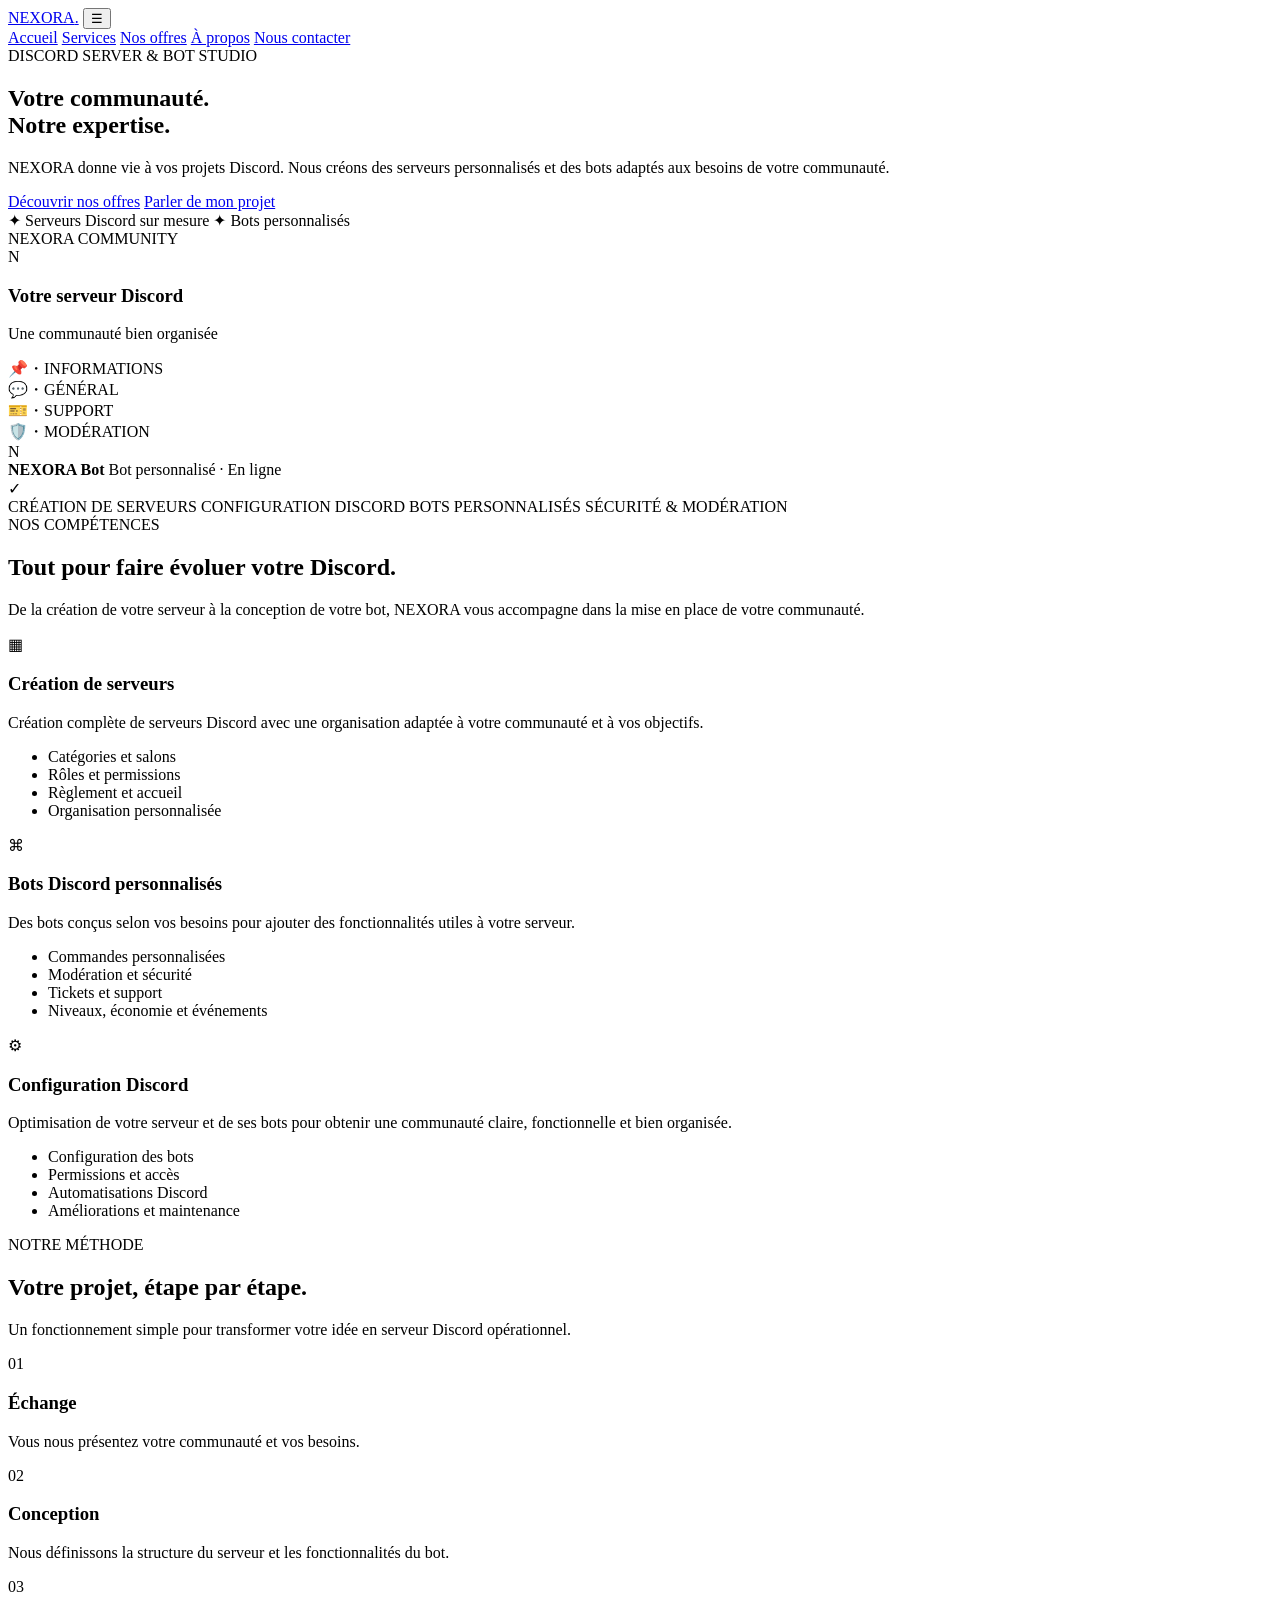
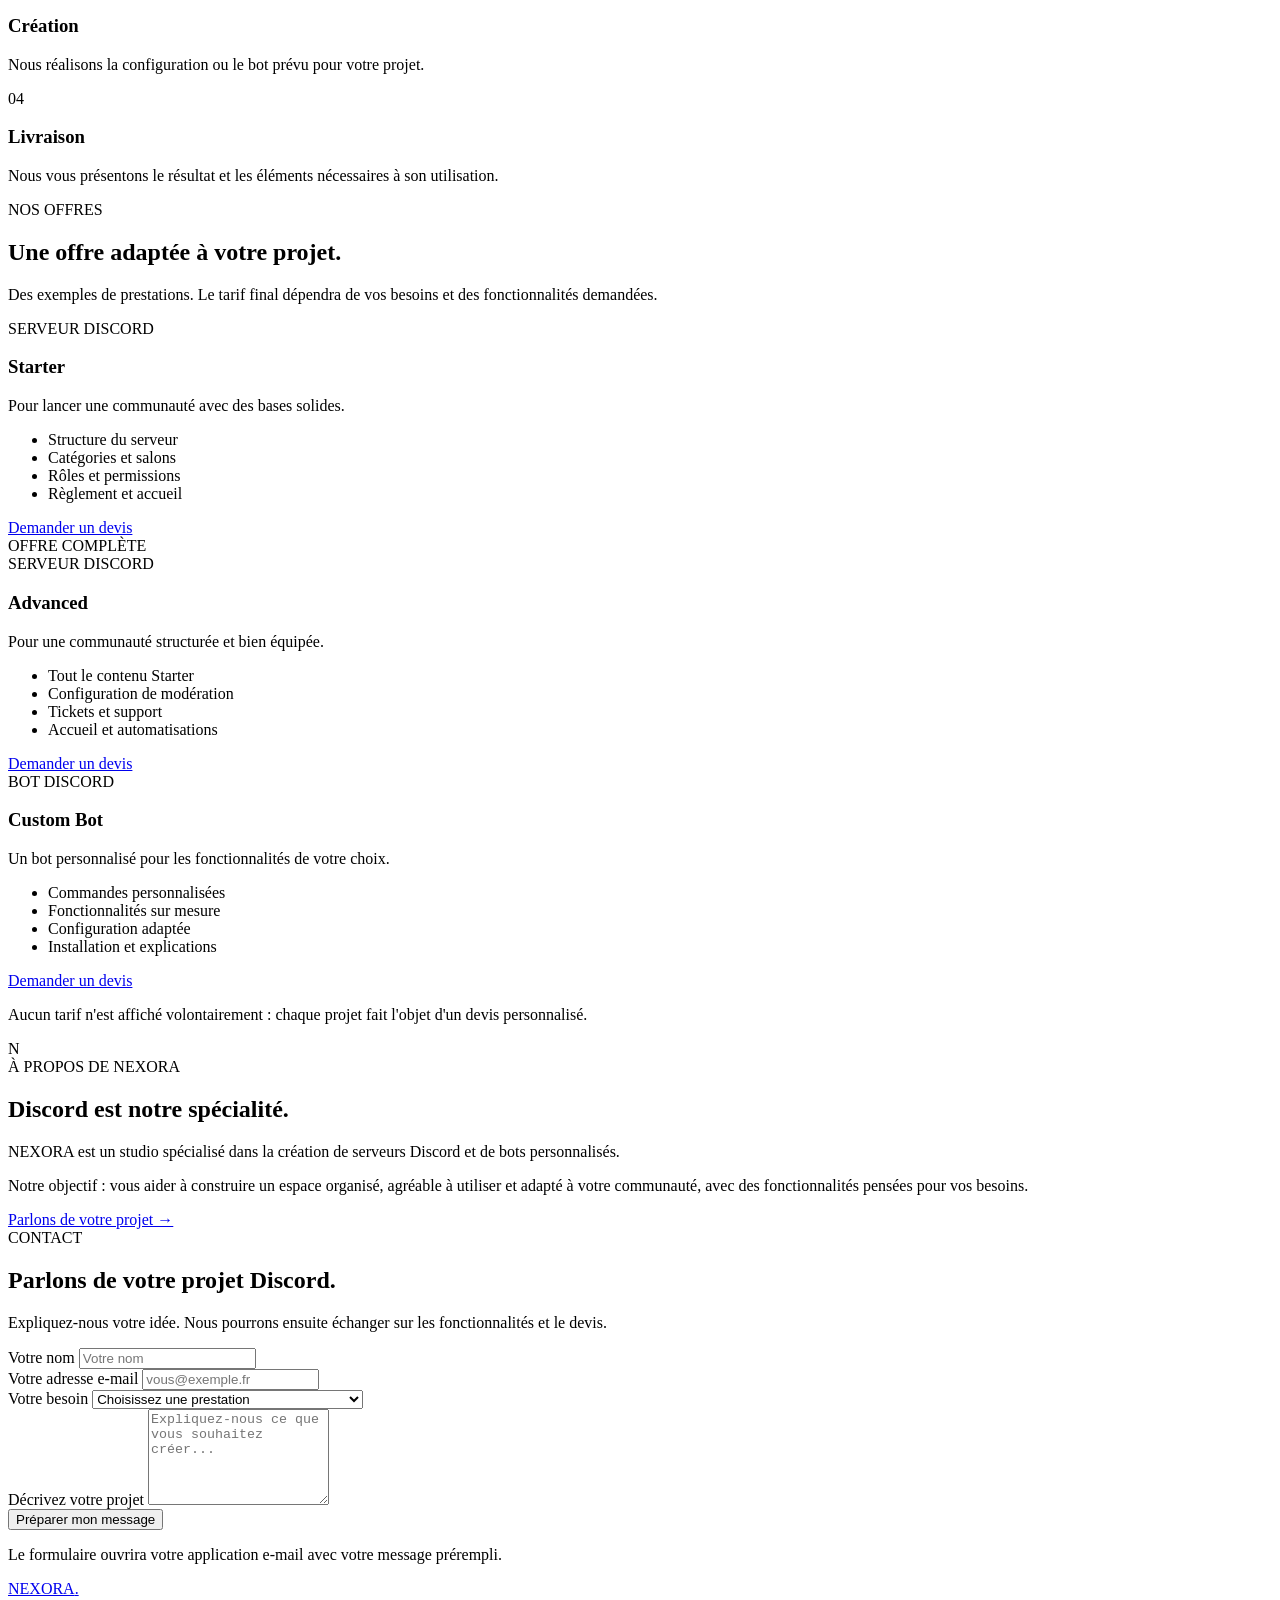
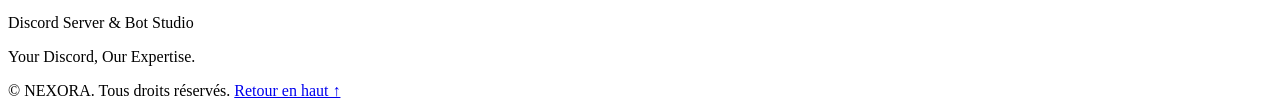
==== index.html @ a077ef28 "Create index.html" ====
<!DOCTYPE html>
<html lang="fr">
<head>
  <meta charset="UTF-8">
  <meta name="viewport" content="width=device-width, initial-scale=1.0">
  <meta name="description" content="NEXORA crée des serveurs Discord sur mesure et des bots Discord personnalisés pour votre communauté.">
  <meta name="theme-color" content="#090914">
  <title>NEXORA — Discord Server & Bot Studio</title>
  <link rel="stylesheet" href="style.css">
  <link rel="preconnect" href="https://fonts.googleapis.com">
  <link rel="preconnect" href="https://fonts.gstatic.com" crossorigin>
  <link href="https://fonts.googleapis.com/css2?family=Inter:wght@400;500;600;700;800;900&display=swap" rel="stylesheet">
</head>

<body>
  <header class="header">
    <a class="logo" href="#accueil">NEXORA<span>.</span></a>

    <button class="menu-toggle" id="menu-toggle" aria-label="Ouvrir le menu">
      ☰
    </button>

    <nav class="nav" id="nav">
      <a href="#accueil">Accueil</a>
      <a href="#services">Services</a>
      <a href="#offres">Nos offres</a>
      <a href="#apropos">À propos</a>
      <a href="#contact" class="nav-contact">Nous contacter</a>
    </nav>
  </header>

  <main>
    <section class="hero" id="accueil">
      <div class="hero-content">
        <div class="eyebrow">
          <span class="status-dot"></span>
          DISCORD SERVER & BOT STUDIO
        </div>

        <h1>
          Votre communauté.<br>
          <span>Notre expertise.</span>
        </h1>

        <p>
          NEXORA donne vie à vos projets Discord.
          Nous créons des serveurs personnalisés et des bots adaptés
          aux besoins de votre communauté.
        </p>

        <div class="hero-buttons">
          <a href="#offres" class="btn btn-primary">Découvrir nos offres</a>
          <a href="#contact" class="btn btn-secondary">Parler de mon projet</a>
        </div>

        <div class="hero-note">
          <span>✦</span> Serveurs Discord sur mesure
          <span>✦</span> Bots personnalisés
        </div>
      </div>

      <div class="hero-visual">
        <div class="glow"></div>
        <div class="discord-card">
          <div class="discord-card-top">
            <span class="window-dot"></span>
            <span class="window-dot"></span>
            <span class="window-dot"></span>
            <span class="card-label">NEXORA COMMUNITY</span>
          </div>

          <div class="server-preview">
            <div class="server-icon">N</div>
            <div>
              <h3>Votre serveur Discord</h3>
              <p><span class="online-dot"></span> Une communauté bien organisée</p>
            </div>
          </div>

          <div class="preview-channel">📌・INFORMATIONS</div>
          <div class="preview-channel">💬・GÉNÉRAL</div>
          <div class="preview-channel">🎫・SUPPORT</div>
          <div class="preview-channel">🛡️・MODÉRATION</div>

          <div class="bot-preview">
            <div class="bot-avatar">N</div>
            <div>
              <strong>NEXORA Bot</strong>
              <span>Bot personnalisé · En ligne</span>
            </div>
            <span class="bot-check">✓</span>
          </div>
        </div>
      </div>
    </section>

    <section class="trust-strip">
      <span>CRÉATION DE SERVEURS</span>
      <span>CONFIGURATION DISCORD</span>
      <span>BOTS PERSONNALISÉS</span>
      <span>SÉCURITÉ & MODÉRATION</span>
    </section>

    <section class="section" id="services">
      <div class="section-heading">
        <span class="section-tag">NOS COMPÉTENCES</span>
        <h2>Tout pour faire évoluer <span>votre Discord.</span></h2>
        <p>
          De la création de votre serveur à la conception de votre bot,
          NEXORA vous accompagne dans la mise en place de votre communauté.
        </p>
      </div>

      <div class="services-grid">
        <article class="service-card">
          <div class="service-icon">▦</div>
          <h3>Création de serveurs</h3>
          <p>
            Création complète de serveurs Discord avec une organisation
            adaptée à votre communauté et à vos objectifs.
          </p>
          <ul>
            <li>Catégories et salons</li>
            <li>Rôles et permissions</li>
            <li>Règlement et accueil</li>
            <li>Organisation personnalisée</li>
          </ul>
        </article>

        <article class="service-card featured">
          <div class="service-icon">⌘</div>
          <h3>Bots Discord personnalisés</h3>
          <p>
            Des bots conçus selon vos besoins pour ajouter des fonctionnalités
            utiles à votre serveur.
          </p>
          <ul>
            <li>Commandes personnalisées</li>
            <li>Modération et sécurité</li>
            <li>Tickets et support</li>
            <li>Niveaux, économie et événements</li>
          </ul>
        </article>

        <article class="service-card">
          <div class="service-icon">⚙</div>
          <h3>Configuration Discord</h3>
          <p>
            Optimisation de votre serveur et de ses bots pour obtenir
            une communauté claire, fonctionnelle et bien organisée.
          </p>
          <ul>
            <li>Configuration des bots</li>
            <li>Permissions et accès</li>
            <li>Automatisations Discord</li>
            <li>Améliorations et maintenance</li>
          </ul>
        </article>
      </div>
    </section>

    <section class="section process-section">
      <div class="section-heading">
        <span class="section-tag">NOTRE MÉTHODE</span>
        <h2>Votre projet, <span>étape par étape.</span></h2>
        <p>Un fonctionnement simple pour transformer votre idée en serveur Discord opérationnel.</p>
      </div>

      <div class="steps-grid">
        <article class="step">
          <span class="step-number">01</span>
          <h3>Échange</h3>
          <p>Vous nous présentez votre communauté et vos besoins.</p>
        </article>
        <article class="step">
          <span class="step-number">02</span>
          <h3>Conception</h3>
          <p>Nous définissons la structure du serveur et les fonctionnalités du bot.</p>
        </article>
        <article class="step">
          <span class="step-number">03</span>
          <h3>Création</h3>
          <p>Nous réalisons la configuration ou le bot prévu pour votre projet.</p>
        </article>
        <article class="step">
          <span class="step-number">04</span>
          <h3>Livraison</h3>
          <p>Nous vous présentons le résultat et les éléments nécessaires à son utilisation.</p>
        </article>
      </div>
    </section>

    <section class="section offers-section" id="offres">
      <div class="section-heading">
        <span class="section-tag">NOS OFFRES</span>
        <h2>Une offre adaptée à <span>votre projet.</span></h2>
        <p>Des exemples de prestations. Le tarif final dépendra de vos besoins et des fonctionnalités demandées.</p>
      </div>

      <div class="offers-grid">
        <article class="offer-card">
          <span class="offer-label">SERVEUR DISCORD</span>
          <h3>Starter</h3>
          <p class="offer-description">Pour lancer une communauté avec des bases solides.</p>
          <ul>
            <li>Structure du serveur</li>
            <li>Catégories et salons</li>
            <li>Rôles et permissions</li>
            <li>Règlement et accueil</li>
          </ul>
          <a href="#contact" class="btn btn-secondary offer-button" data-service="Création de serveur Starter">Demander un devis</a>
        </article>

        <article class="offer-card popular">
          <div class="popular-label">OFFRE COMPLÈTE</div>
          <span class="offer-label">SERVEUR DISCORD</span>
          <h3>Advanced</h3>
          <p class="offer-description">Pour une communauté structurée et bien équipée.</p>
          <ul>
            <li>Tout le contenu Starter</li>
            <li>Configuration de modération</li>
            <li>Tickets et support</li>
            <li>Accueil et automatisations</li>
          </ul>
          <a href="#contact" class="btn btn-primary offer-button" data-service="Création de serveur Advanced">Demander un devis</a>
        </article>

        <article class="offer-card">
          <span class="offer-label">BOT DISCORD</span>
          <h3>Custom Bot</h3>
          <p class="offer-description">Un bot personnalisé pour les fonctionnalités de votre choix.</p>
          <ul>
            <li>Commandes personnalisées</li>
            <li>Fonctionnalités sur mesure</li>
            <li>Configuration adaptée</li>
            <li>Installation et explications</li>
          </ul>
          <a href="#contact" class="btn btn-secondary offer-button" data-service="Création de bot Discord personnalisé">Demander un devis</a>
        </article>
      </div>

      <p class="pricing-note">
        Aucun tarif n'est affiché volontairement : chaque projet fait l'objet d'un devis personnalisé.
      </p>
    </section>

    <section class="section about-section" id="apropos">
      <div class="about-box">
        <div class="about-decoration">N</div>
        <div class="about-content">
          <span class="section-tag">À PROPOS DE NEXORA</span>
          <h2>Discord est notre <span>spécialité.</span></h2>
          <p>
            NEXORA est un studio spécialisé dans la création de serveurs
            Discord et de bots personnalisés.
          </p>
          <p>
            Notre objectif : vous aider à construire un espace organisé,
            agréable à utiliser et adapté à votre communauté, avec des
            fonctionnalités pensées pour vos besoins.
          </p>
          <a href="#contact" class="text-link">Parlons de votre projet →</a>
        </div>
      </div>
    </section>

    <section class="section contact-section" id="contact">
      <div class="section-heading">
        <span class="section-tag">CONTACT</span>
        <h2>Parlons de votre <span>projet Discord.</span></h2>
        <p>Expliquez-nous votre idée. Nous pourrons ensuite échanger sur les fonctionnalités et le devis.</p>
      </div>

      <form class="contact-form" id="contact-form">
        <div class="form-row">
          <div class="form-group">
            <label for="name">Votre nom</label>
            <input type="text" id="name" name="name" placeholder="Votre nom" required>
          </div>

          <div class="form-group">
            <label for="email">Votre adresse e-mail</label>
            <input type="email" id="email" name="email" placeholder="vous@exemple.fr" required>
          </div>
        </div>

        <div class="form-group">
          <label for="service">Votre besoin</label>
          <select id="service" name="service" required>
            <option value="">Choisissez une prestation</option>
            <option>Création de serveur Discord</option>
            <option>Configuration de serveur Discord</option>
            <option>Création de bot Discord</option>
            <option>Bot de modération et sécurité</option>
            <option>Bot de tickets et support</option>
            <option>Bot communautaire, niveaux ou économie</option>
            <option>Autre projet Discord</option>
          </select>
        </div>

        <div class="form-group">
          <label for="message">Décrivez votre projet</label>
          <textarea id="message" name="message" rows="6" placeholder="Expliquez-nous ce que vous souhaitez créer..." required></textarea>
        </div>

        <button type="submit" class="btn btn-primary submit-button">Préparer mon message</button>
        <p class="form-note" id="form-note">
          Le formulaire ouvrira votre application e-mail avec votre message prérempli.
        </p>
      </form>
    </section>
  </main>

  <footer class="footer">
    <a class="logo" href="#accueil">NEXORA<span>.</span></a>
    <p>Discord Server & Bot Studio</p>
    <p class="footer-slogan">Your Discord, Our Expertise.</p>
    <div class="footer-bottom">
      <span>© <span id="year"></span> NEXORA. Tous droits réservés.</span>
      <a href="#accueil">Retour en haut ↑</a>
    </div>
  </footer>

  <script src="script.js"></script>
</body>
</html>
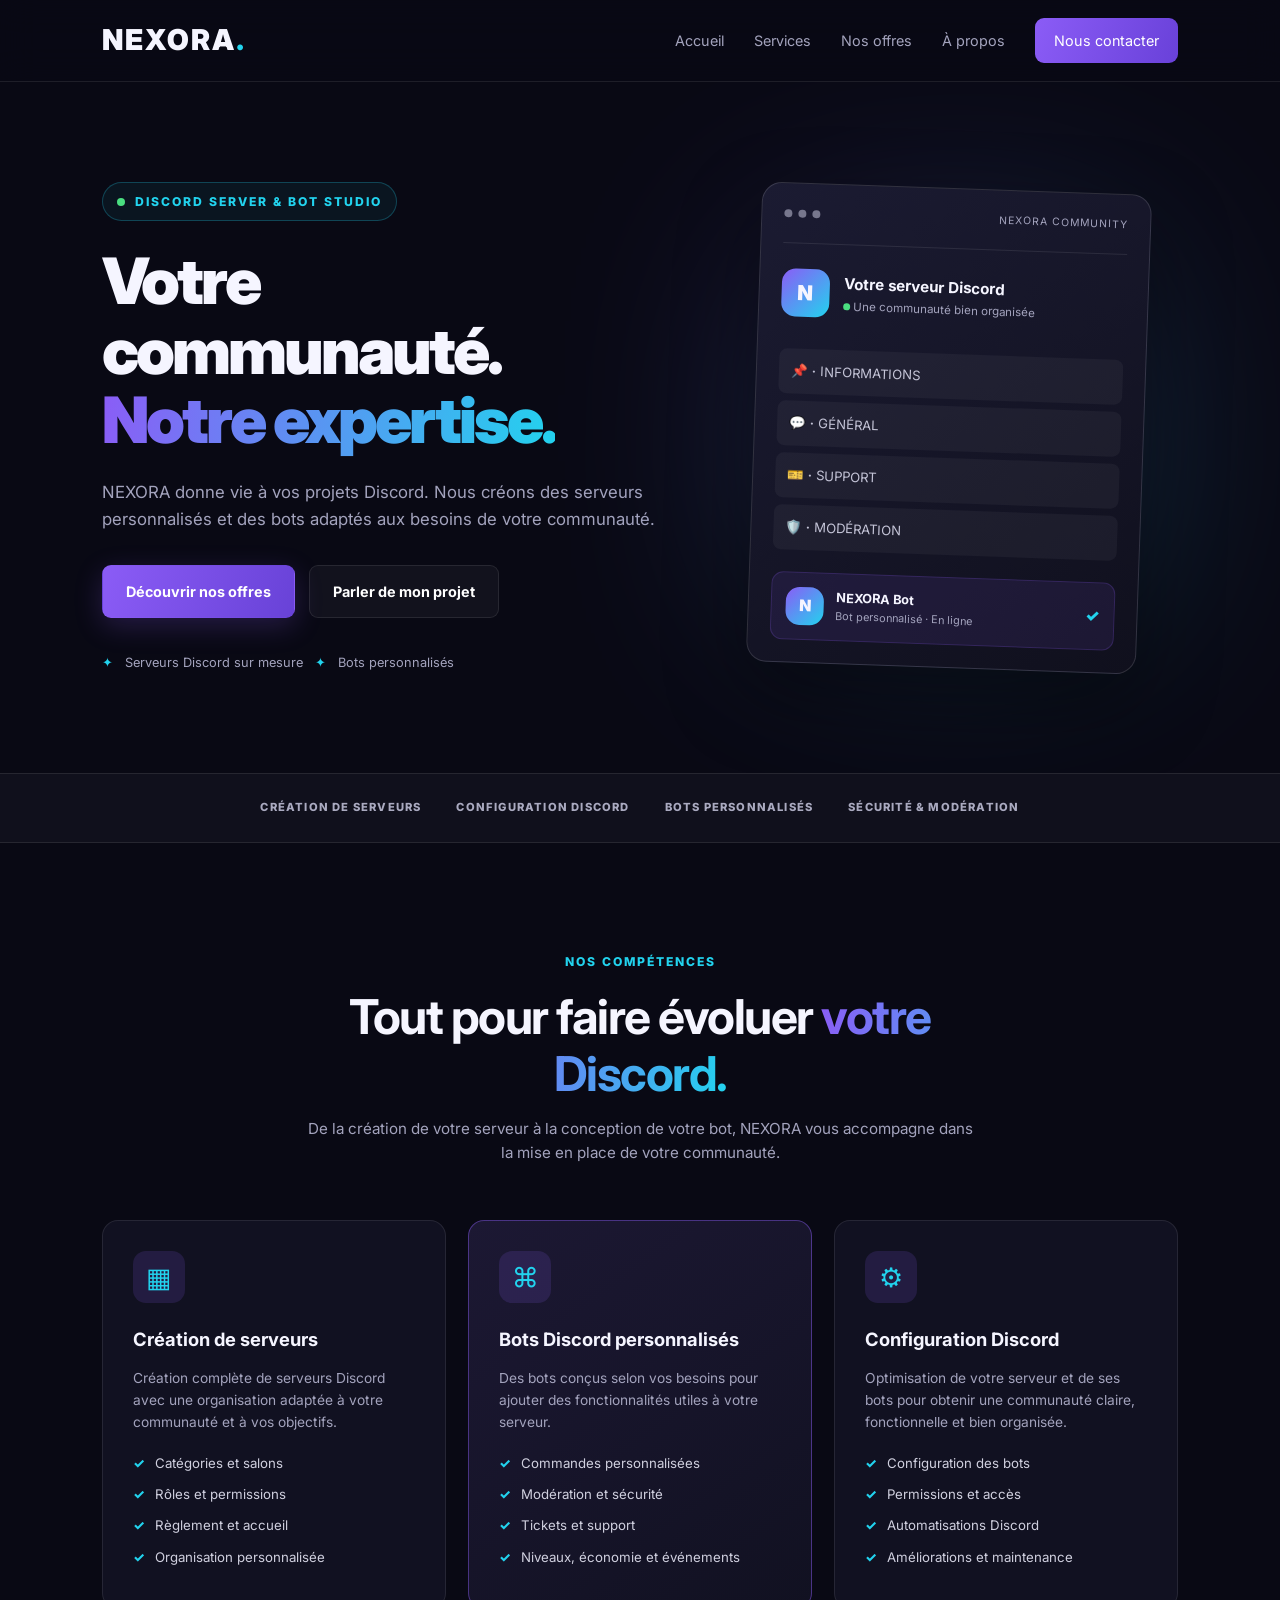
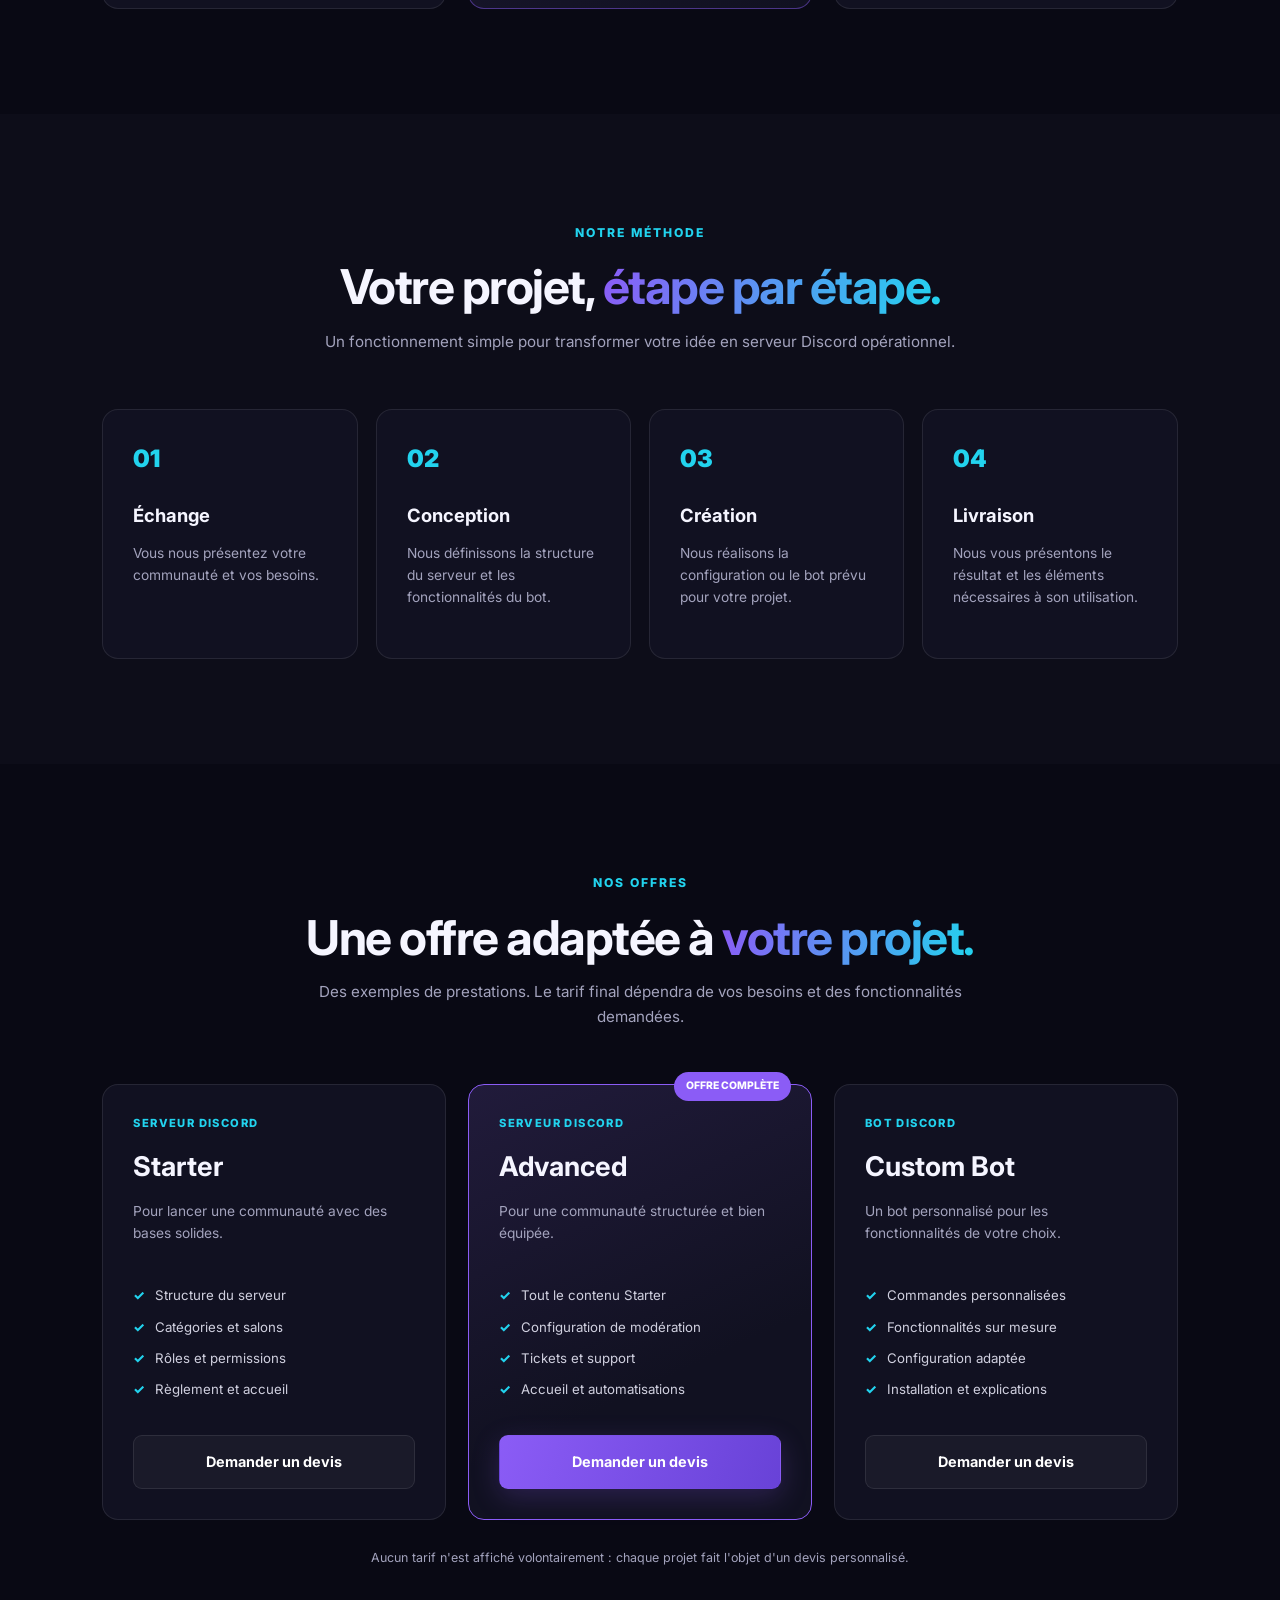
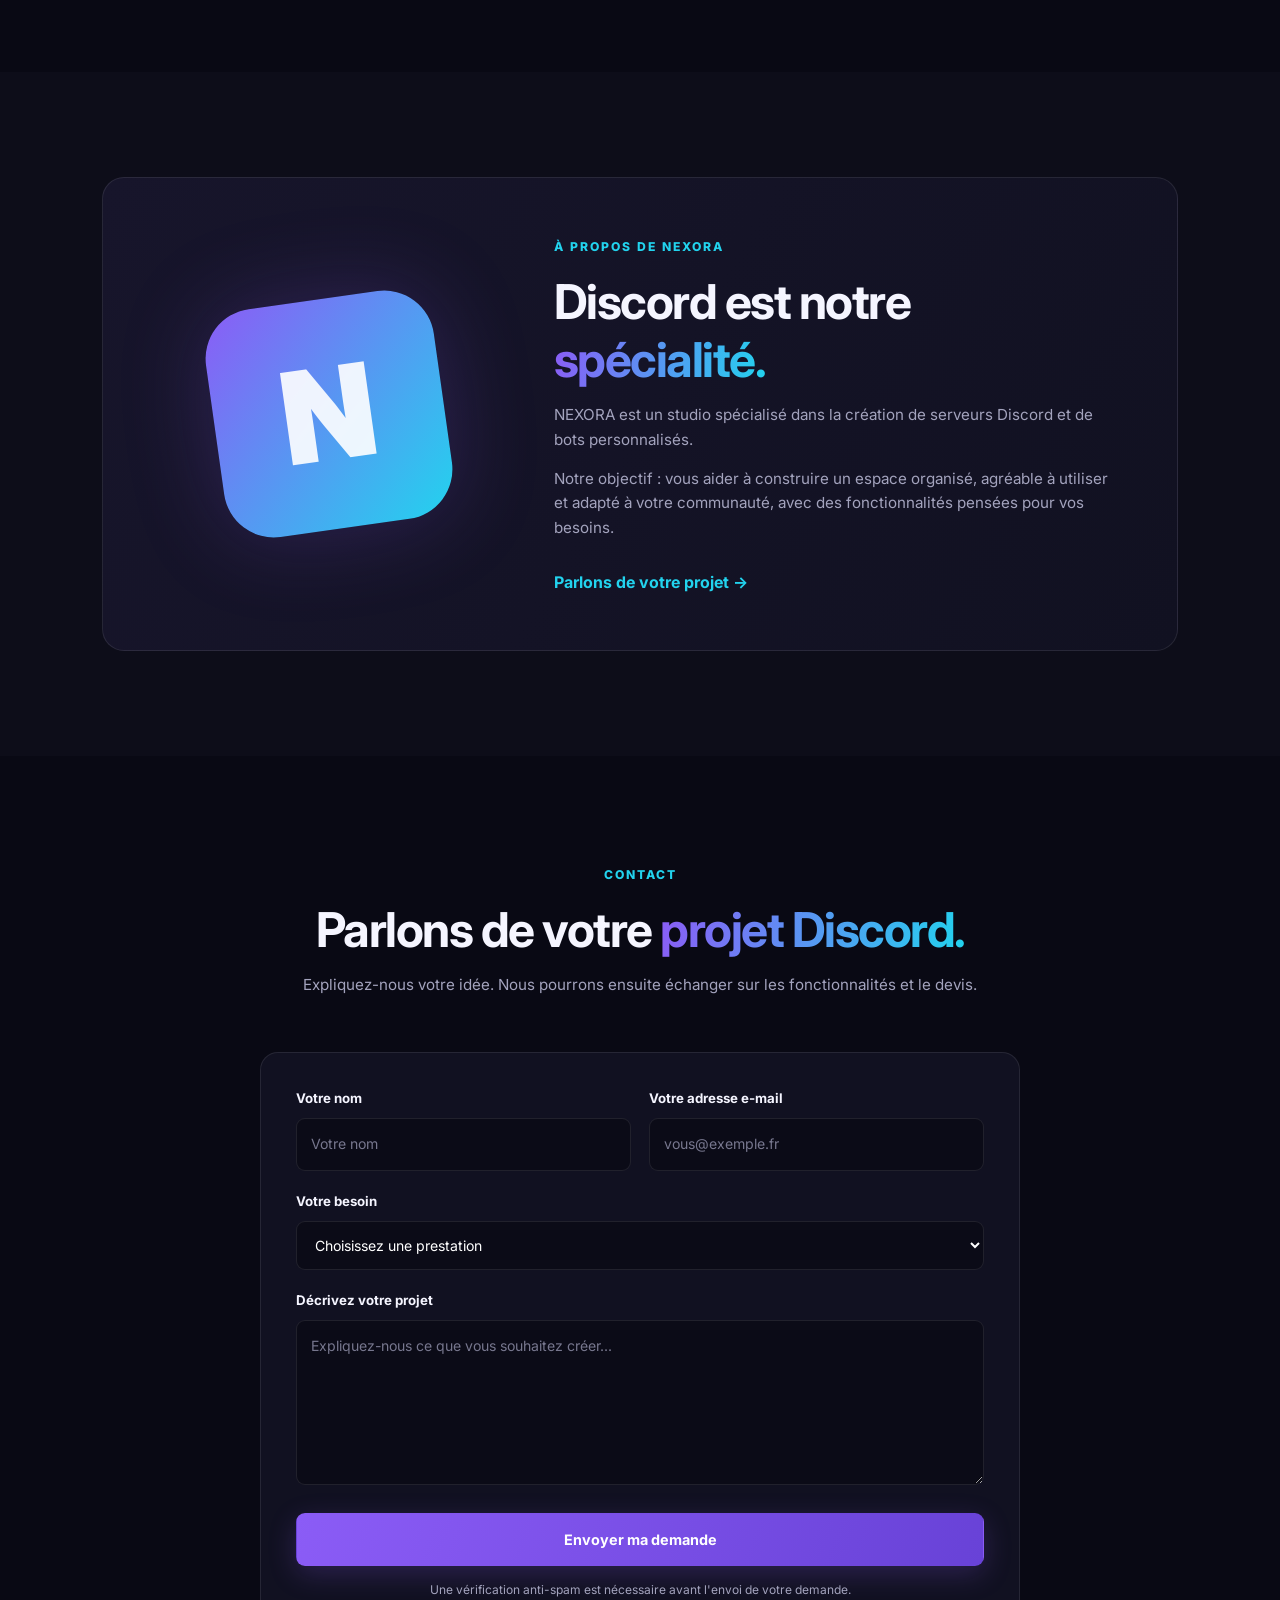
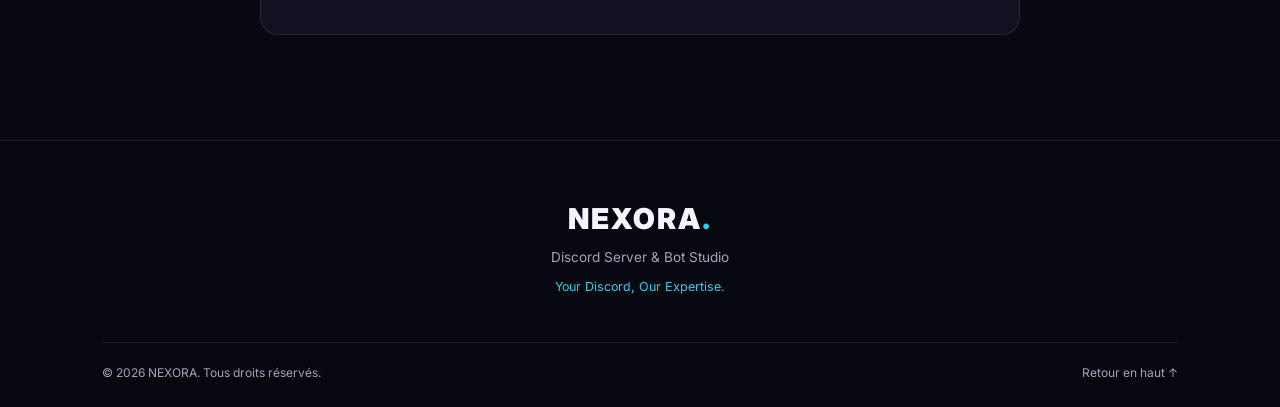
==== commit 030653d0: "Implement anti-spam measures in the form Added anti-spam protection with hCaptcha and honeypot." ====
--- a/index.html
+++ b/index.html
@@ -304,9 +304,17 @@
           <textarea id="message" name="message" rows="6" placeholder="Expliquez-nous ce que vous souhaitez créer..." required></textarea>
         </div>
 
-        <button type="submit" class="btn btn-primary submit-button">Préparer mon message</button>
+        <!-- Protection anti-spam hCaptcha Web3Forms -->
+        <div class="h-captcha" data-captcha="true" data-theme="dark"></div>
+
+        <!-- Protection complémentaire : honeypot -->
+        <input type="checkbox" name="botcheck" tabindex="-1" autocomplete="off"
+               style="display:none !important;">
+
+        <button type="submit" class="btn btn-primary submit-button">Envoyer ma demande</button>
+
         <p class="form-note" id="form-note">
-          Le formulaire ouvrira votre application e-mail avec votre message prérempli.
+          Une vérification anti-spam est nécessaire avant l'envoi de votre demande.
         </p>
       </form>
     </section>
@@ -322,6 +330,8 @@
     </div>
   </footer>
 
+  <!-- Script officiel Web3Forms pour hCaptcha -->
+  <script src="https://web3forms.com/client/script.js" async defer></script>
   <script src="script.js"></script>
 </body>
 </html>
--- a/style.css
+++ b/style.css
@@ -0,0 +1,818 @@
+
+:root {
+  --background: #090914;
+  --surface: #111121;
+  --surface-light: #17172b;
+  --primary: #8b5cf6;
+  --secondary: #22d3ee;
+  --text: #f5f5ff;
+  --muted: #a3a3bd;
+  --border: rgba(255, 255, 255, 0.09);
+}
+
+* {
+  margin: 0;
+  padding: 0;
+  box-sizing: border-box;
+}
+
+html {
+  scroll-behavior: smooth;
+  scroll-padding-top: 90px;
+}
+
+body {
+  font-family: "Inter", sans-serif;
+  background: var(--background);
+  color: var(--text);
+  line-height: 1.6;
+}
+
+a {
+  color: inherit;
+  text-decoration: none;
+}
+
+button,
+input,
+textarea,
+select {
+  font: inherit;
+}
+
+.header {
+  height: 82px;
+  padding: 0 8%;
+  display: flex;
+  align-items: center;
+  justify-content: space-between;
+  background: rgba(9, 9, 20, 0.9);
+  border-bottom: 1px solid var(--border);
+  position: sticky;
+  top: 0;
+  z-index: 100;
+  backdrop-filter: blur(18px);
+}
+
+.logo {
+  font-size: 1.8rem;
+  font-weight: 900;
+  letter-spacing: 2px;
+}
+
+.logo span {
+  color: var(--secondary);
+}
+
+.nav {
+  display: flex;
+  align-items: center;
+  gap: 30px;
+}
+
+.nav a {
+  color: var(--muted);
+  font-size: 0.9rem;
+  transition: color 0.2s;
+}
+
+.nav a:hover {
+  color: white;
+}
+
+.nav .nav-contact {
+  color: white;
+  background: linear-gradient(110deg, var(--primary), #6941d9);
+  padding: 11px 19px;
+  border-radius: 9px;
+}
+
+.menu-toggle {
+  display: none;
+  background: none;
+  border: 0;
+  color: white;
+  font-size: 1.8rem;
+  cursor: pointer;
+}
+
+.hero {
+  min-height: 660px;
+  padding: 100px 8%;
+  display: grid;
+  grid-template-columns: 1.1fr 0.9fr;
+  align-items: center;
+  gap: 60px;
+  overflow: hidden;
+}
+
+.eyebrow,
+.section-tag {
+  color: var(--secondary);
+  font-size: 0.76rem;
+  font-weight: 800;
+  letter-spacing: 2px;
+}
+
+.eyebrow {
+  display: inline-flex;
+  align-items: center;
+  gap: 10px;
+  padding: 9px 14px;
+  border: 1px solid rgba(34, 211, 238, 0.25);
+  border-radius: 30px;
+  background: rgba(34, 211, 238, 0.06);
+  margin-bottom: 25px;
+}
+
+.status-dot,
+.online-dot {
+  width: 8px;
+  height: 8px;
+  border-radius: 50%;
+  background: #4ade80;
+  display: inline-block;
+}
+
+.hero h1 {
+  font-size: clamp(2.8rem, 5vw, 4.7rem);
+  line-height: 1.08;
+  letter-spacing: -3px;
+  font-weight: 900;
+  margin-bottom: 25px;
+}
+
+.hero h1 span,
+.section-heading h2 span,
+.about-content h2 span {
+  background: linear-gradient(100deg, var(--primary), var(--secondary));
+  background-clip: text;
+  -webkit-background-clip: text;
+  color: transparent;
+}
+
+.hero-content > p {
+  max-width: 570px;
+  color: var(--muted);
+  font-size: 1.05rem;
+  margin-bottom: 32px;
+}
+
+.hero-buttons {
+  display: flex;
+  flex-wrap: wrap;
+  gap: 14px;
+}
+
+.btn {
+  display: inline-flex;
+  justify-content: center;
+  align-items: center;
+  padding: 14px 23px;
+  border-radius: 9px;
+  font-weight: 700;
+  font-size: 0.9rem;
+  border: 1px solid transparent;
+  cursor: pointer;
+  transition: transform 0.2s, box-shadow 0.2s;
+}
+
+.btn:hover {
+  transform: translateY(-3px);
+}
+
+.btn-primary {
+  color: white;
+  background: linear-gradient(110deg, var(--primary), #6842d7);
+  box-shadow: 0 8px 28px rgba(139, 92, 246, 0.22);
+}
+
+.btn-primary:hover {
+  box-shadow: 0 12px 35px rgba(139, 92, 246, 0.35);
+}
+
+.btn-secondary {
+  color: white;
+  background: rgba(255, 255, 255, 0.04);
+  border-color: var(--border);
+}
+
+.hero-note {
+  display: flex;
+  flex-wrap: wrap;
+  gap: 12px;
+  margin-top: 35px;
+  color: var(--muted);
+  font-size: 0.8rem;
+}
+
+.hero-note span {
+  color: var(--secondary);
+}
+
+.hero-visual {
+  position: relative;
+  display: flex;
+  justify-content: center;
+  align-items: center;
+  min-height: 400px;
+}
+
+.glow {
+  position: absolute;
+  width: 360px;
+  height: 360px;
+  background: linear-gradient(135deg, var(--primary), var(--secondary));
+  filter: blur(110px);
+  opacity: 0.25;
+}
+
+.discord-card {
+  position: relative;
+  width: min(100%, 390px);
+  padding: 22px;
+  background: linear-gradient(145deg, #1b1b32, #10101d);
+  border: 1px solid rgba(255, 255, 255, 0.13);
+  border-radius: 20px;
+  box-shadow: 0 30px 80px rgba(0, 0, 0, 0.4);
+  transform: rotate(2deg);
+}
+
+.discord-card-top {
+  display: flex;
+  align-items: center;
+  gap: 6px;
+  padding-bottom: 20px;
+  border-bottom: 1px solid var(--border);
+}
+
+.window-dot {
+  width: 8px;
+  height: 8px;
+  background: #77778d;
+  border-radius: 50%;
+}
+
+.card-label {
+  margin-left: auto;
+  color: var(--muted);
+  font-size: 0.65rem;
+  letter-spacing: 1px;
+}
+
+.server-preview {
+  display: flex;
+  align-items: center;
+  gap: 14px;
+  padding: 25px 0;
+}
+
+.server-icon,
+.bot-avatar {
+  width: 48px;
+  height: 48px;
+  display: grid;
+  place-items: center;
+  border-radius: 14px;
+  background: linear-gradient(135deg, var(--primary), var(--secondary));
+  font-weight: 900;
+  font-size: 1.3rem;
+}
+
+.server-preview h3 {
+  font-size: 0.95rem;
+}
+
+.server-preview p {
+  color: var(--muted);
+  font-size: 0.72rem;
+}
+
+.online-dot {
+  width: 7px;
+  height: 7px;
+}
+
+.preview-channel {
+  padding: 12px;
+  margin: 7px 0;
+  border-radius: 8px;
+  color: #c4c4d7;
+  background: rgba(255, 255, 255, 0.045);
+  font-size: 0.82rem;
+}
+
+.bot-preview {
+  display: flex;
+  align-items: center;
+  gap: 12px;
+  margin-top: 22px;
+  padding: 14px;
+  background: rgba(139, 92, 246, 0.1);
+  border: 1px solid rgba(139, 92, 246, 0.2);
+  border-radius: 12px;
+}
+
+.bot-avatar {
+  width: 38px;
+  height: 38px;
+  font-size: 1rem;
+}
+
+.bot-preview strong,
+.bot-preview div:nth-child(2) span {
+  display: block;
+}
+
+.bot-preview strong {
+  font-size: 0.8rem;
+}
+
+.bot-preview div:nth-child(2) span {
+  color: var(--muted);
+  font-size: 0.68rem;
+}
+
+.bot-check {
+  margin-left: auto;
+  color: var(--secondary);
+  font-weight: 900;
+}
+
+.trust-strip {
+  display: flex;
+  flex-wrap: wrap;
+  justify-content: center;
+  gap: 35px;
+  padding: 25px 8%;
+  background: #10101c;
+  border-top: 1px solid var(--border);
+  border-bottom: 1px solid var(--border);
+  color: #aaaac0;
+  font-size: 0.7rem;
+  font-weight: 800;
+  letter-spacing: 1.2px;
+  text-align: center;
+}
+
+.section {
+  padding: 105px 8%;
+}
+
+.section-heading {
+  max-width: 680px;
+  margin: 0 auto 55px;
+  text-align: center;
+}
+
+.section-heading h2,
+.about-content h2 {
+  margin: 14px 0;
+  font-size: clamp(2rem, 4vw, 3rem);
+  line-height: 1.2;
+  letter-spacing: -1.5px;
+}
+
+.section-heading > p,
+.about-content p {
+  color: var(--muted);
+  font-size: 0.95rem;
+}
+
+.services-grid {
+  display: grid;
+  grid-template-columns: repeat(3, 1fr);
+  gap: 22px;
+}
+
+.service-card,
+.offer-card,
+.step {
+  background: var(--surface);
+  border: 1px solid var(--border);
+  border-radius: 16px;
+  padding: 30px;
+  transition: transform 0.25s, border-color 0.25s;
+}
+
+.service-card:hover,
+.offer-card:hover {
+  transform: translateY(-6px);
+  border-color: rgba(139, 92, 246, 0.5);
+}
+
+.service-card.featured {
+  background: linear-gradient(145deg, #1c1833, #111121);
+  border-color: rgba(139, 92, 246, 0.45);
+}
+
+.service-icon {
+  width: 52px;
+  height: 52px;
+  display: grid;
+  place-items: center;
+  border-radius: 13px;
+  margin-bottom: 22px;
+  background: rgba(139, 92, 246, 0.15);
+  color: var(--secondary);
+  font-size: 1.7rem;
+}
+
+.service-card h3,
+.step h3 {
+  font-size: 1.15rem;
+  margin-bottom: 12px;
+}
+
+.service-card p,
+.step p {
+  color: var(--muted);
+  font-size: 0.86rem;
+  margin-bottom: 20px;
+}
+
+.service-card ul,
+.offer-card ul {
+  list-style: none;
+}
+
+.service-card li,
+.offer-card li {
+  color: #d0d0df;
+  font-size: 0.83rem;
+  margin: 10px 0;
+}
+
+.service-card li::before,
+.offer-card li::before {
+  content: "✓";
+  color: var(--secondary);
+  margin-right: 10px;
+  font-weight: 800;
+}
+
+.process-section {
+  background: #0d0d19;
+}
+
+.steps-grid {
+  display: grid;
+  grid-template-columns: repeat(4, 1fr);
+  gap: 18px;
+}
+
+.step-number {
+  display: inline-block;
+  color: var(--secondary);
+  font-weight: 900;
+  font-size: 1.5rem;
+  margin-bottom: 22px;
+}
+
+.offers-grid {
+  display: grid;
+  grid-template-columns: repeat(3, 1fr);
+  gap: 22px;
+  align-items: stretch;
+}
+
+.offer-card {
+  position: relative;
+  display: flex;
+  flex-direction: column;
+}
+
+.offer-card.popular {
+  border-color: var(--primary);
+  background: linear-gradient(155deg, #211b3b, #111121 65%);
+}
+
+.popular-label {
+  position: absolute;
+  top: -13px;
+  right: 20px;
+  padding: 6px 12px;
+  background: var(--primary);
+  color: white;
+  border-radius: 30px;
+  font-size: 0.65rem;
+  font-weight: 800;
+}
+
+.offer-label {
+  color: var(--secondary);
+  font-size: 0.7rem;
+  font-weight: 800;
+  letter-spacing: 1.4px;
+}
+
+.offer-card h3 {
+  margin: 12px 0;
+  font-size: 1.7rem;
+}
+
+.offer-description {
+  color: var(--muted);
+  font-size: 0.86rem;
+  min-height: 55px;
+}
+
+.offer-card ul {
+  margin: 20px 0 25px;
+}
+
+.offer-button {
+  width: 100%;
+  margin-top: auto;
+}
+
+.pricing-note {
+  color: var(--muted);
+  text-align: center;
+  font-size: 0.78rem;
+  margin-top: 28px;
+}
+
+.about-section {
+  background: #0d0d19;
+}
+
+.about-box {
+  display: grid;
+  grid-template-columns: 0.75fr 1.25fr;
+  gap: 55px;
+  align-items: center;
+  padding: 55px;
+  background: linear-gradient(120deg, #17152b, #111121);
+  border: 1px solid var(--border);
+  border-radius: 22px;
+  overflow: hidden;
+}
+
+.about-decoration {
+  display: grid;
+  place-items: center;
+  width: 230px;
+  height: 230px;
+  margin: auto;
+  border-radius: 50px;
+  font-size: 8rem;
+  font-weight: 900;
+  color: rgba(255, 255, 255, 0.9);
+  background: linear-gradient(135deg, var(--primary), var(--secondary));
+  box-shadow: 0 0 90px rgba(139, 92, 246, 0.22);
+  transform: rotate(-8deg);
+}
+
+.about-content p {
+  margin: 15px 0;
+}
+
+.text-link {
+  display: inline-block;
+  margin-top: 15px;
+  color: var(--secondary);
+  font-weight: 700;
+}
+
+.contact-form {
+  max-width: 760px;
+  margin: auto;
+  padding: 35px;
+  background: var(--surface);
+  border: 1px solid var(--border);
+  border-radius: 18px;
+}
+
+.form-row {
+  display: grid;
+  grid-template-columns: 1fr 1fr;
+  gap: 18px;
+}
+
+.form-group {
+  margin-bottom: 20px;
+}
+
+.form-group label {
+  display: block;
+  margin-bottom: 9px;
+  font-size: 0.83rem;
+  font-weight: 700;
+}
+
+.form-group input,
+.form-group textarea,
+.form-group select {
+  width: 100%;
+  padding: 14px;
+  color: white;
+  background: #0b0b17;
+  border: 1px solid var(--border);
+  border-radius: 9px;
+  outline: none;
+  font-size: 0.88rem;
+}
+
+.form-group input:focus,
+.form-group textarea:focus,
+.form-group select:focus {
+  border-color: var(--primary);
+  box-shadow: 0 0 0 3px rgba(139, 92, 246, 0.12);
+}
+
+.form-group textarea {
+  resize: vertical;
+}
+
+.form-group input::placeholder,
+.form-group textarea::placeholder {
+  color: #77778e;
+}
+
+.form-group select option {
+  background: #111121;
+}
+
+.submit-button {
+  width: 100%;
+}
+
+.form-note {
+  color: var(--muted);
+  font-size: 0.75rem;
+  text-align: center;
+  margin-top: 14px;
+}
+
+.footer {
+  padding: 55px 8% 25px;
+  text-align: center;
+  background: #07070f;
+  border-top: 1px solid var(--border);
+}
+
+.footer > p {
+  color: var(--muted);
+  font-size: 0.85rem;
+  margin-top: 5px;
+}
+
+.footer .footer-slogan {
+  color: var(--secondary);
+  font-size: 0.78rem;
+  margin-top: 8px;
+}
+
+.footer-bottom {
+  display: flex;
+  justify-content: space-between;
+  gap: 15px;
+  margin-top: 45px;
+  padding-top: 20px;
+  border-top: 1px solid var(--border);
+  color: var(--muted);
+  font-size: 0.75rem;
+}
+
+.footer-bottom a:hover {
+  color: white;
+}
+
+@media (max-width: 1000px) {
+  .hero {
+    grid-template-columns: 1fr 0.8fr;
+    padding-left: 6%;
+    padding-right: 6%;
+  }
+
+  .services-grid,
+  .offers-grid {
+    grid-template-columns: repeat(2, 1fr);
+  }
+
+  .steps-grid {
+    grid-template-columns: repeat(2, 1fr);
+  }
+
+  .header {
+    padding: 0 6%;
+  }
+
+  .nav {
+    gap: 17px;
+  }
+}
+
+@media (max-width: 760px) {
+  .header {
+    height: 72px;
+  }
+
+  .menu-toggle {
+    display: block;
+  }
+
+  .nav {
+    display: none;
+    position: absolute;
+    top: 72px;
+    left: 0;
+    width: 100%;
+    padding: 20px 6%;
+    background: #10101c;
+    border-bottom: 1px solid var(--border);
+    flex-direction: column;
+    align-items: stretch;
+    gap: 18px;
+  }
+
+  .nav.open {
+    display: flex;
+  }
+
+  .nav .nav-contact {
+    text-align: center;
+  }
+
+  .hero {
+    grid-template-columns: 1fr;
+    padding-top: 75px;
+    padding-bottom: 70px;
+    text-align: center;
+  }
+
+  .hero-content > p {
+    margin-left: auto;
+    margin-right: auto;
+  }
+
+  .hero-buttons,
+  .hero-note {
+    justify-content: center;
+  }
+
+  .hero-visual {
+    min-height: 340px;
+  }
+
+  .trust-strip {
+    gap: 17px 25px;
+    font-size: 0.62rem;
+  }
+
+  .section {
+    padding: 75px 6%;
+  }
+
+  .services-grid,
+  .offers-grid,
+  .steps-grid {
+    grid-template-columns: 1fr;
+  }
+
+  .about-box {
+    grid-template-columns: 1fr;
+    padding: 35px 25px;
+    gap: 40px;
+  }
+
+  .about-decoration {
+    width: 160px;
+    height: 160px;
+    font-size: 5.5rem;
+    border-radius: 35px;
+  }
+
+  .form-row {
+    grid-template-columns: 1fr;
+    gap: 0;
+  }
+
+  .contact-form {
+    padding: 25px 18px;
+  }
+
+  .footer-bottom {
+    flex-direction: column;
+    align-items: center;
+  }
+}
+
+@media (max-width: 420px) {
+  .hero h1 {
+    letter-spacing: -1.5px;
+  }
+
+  .hero-buttons {
+    flex-direction: column;
+  }
+
+  .hero-buttons .btn {
+    width: 100%;
+  }
+
+  .discord-card {
+    padding: 16px;
+  }
+}
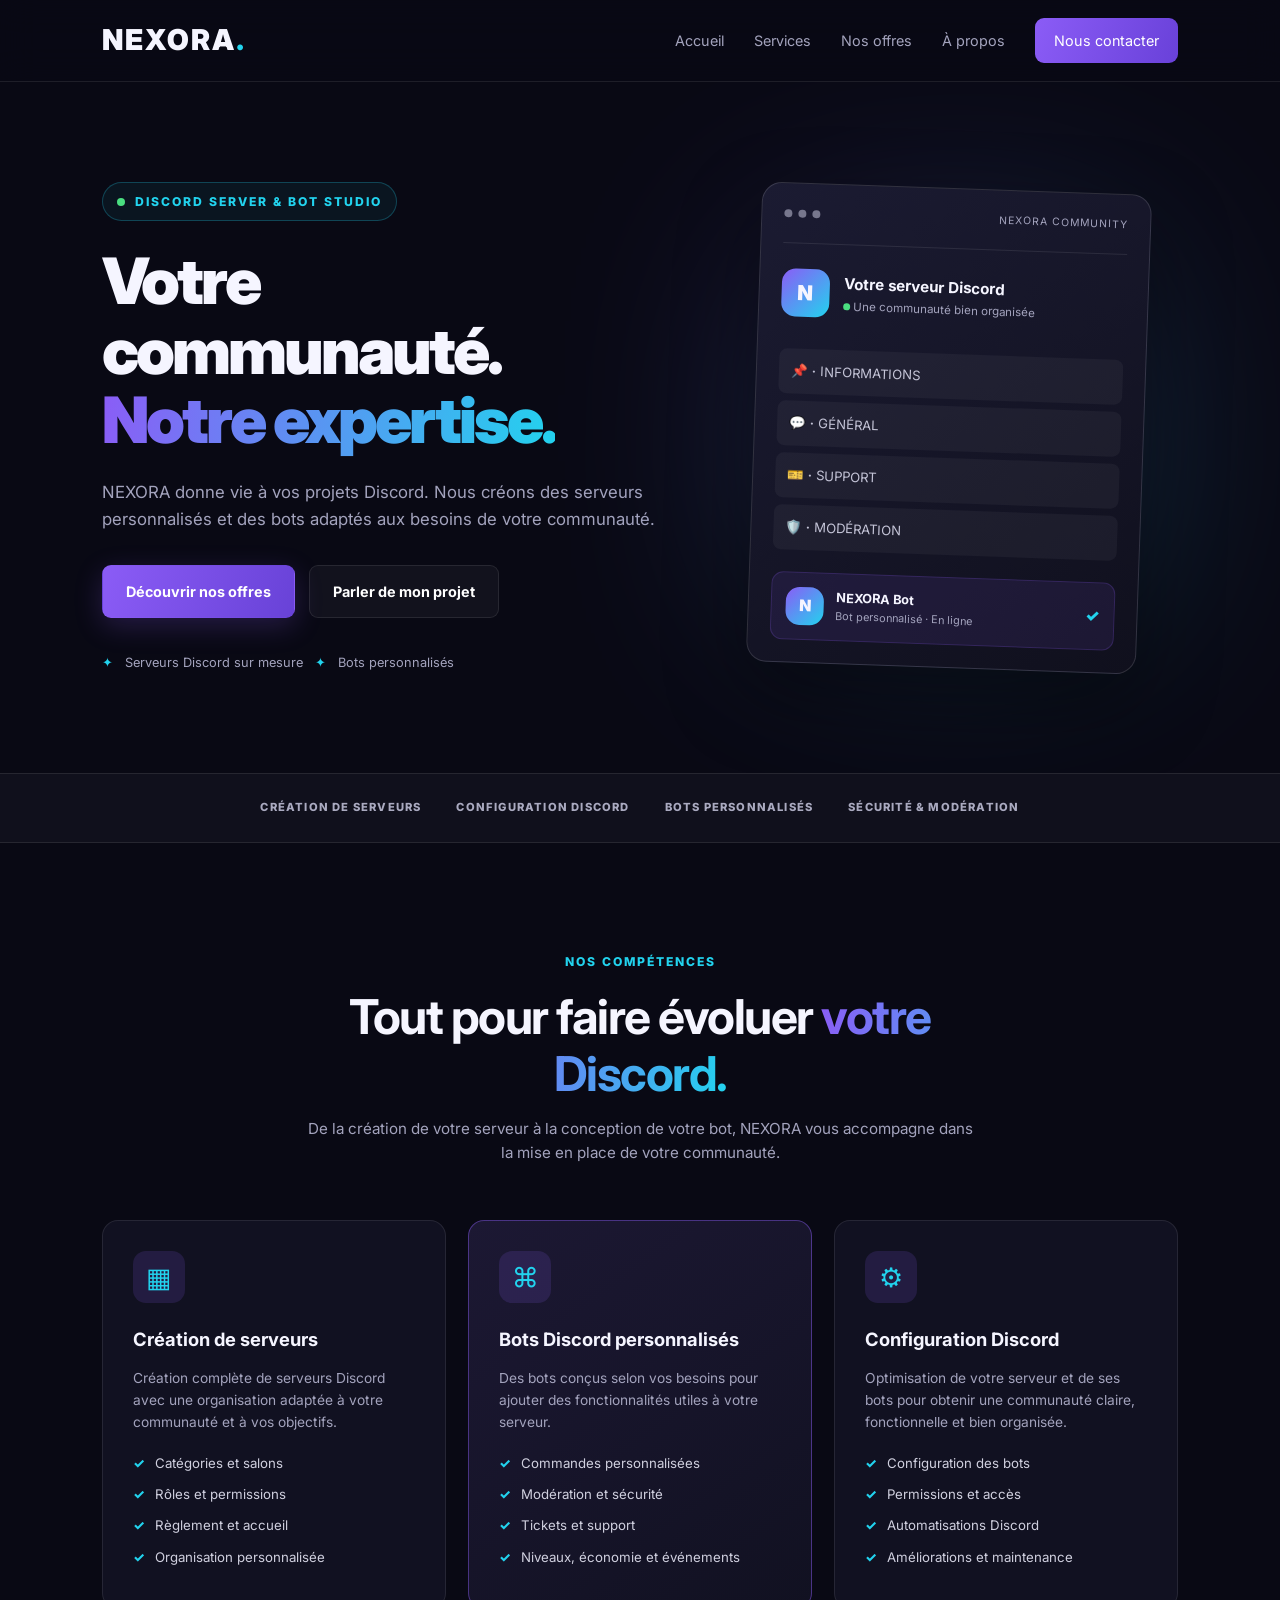
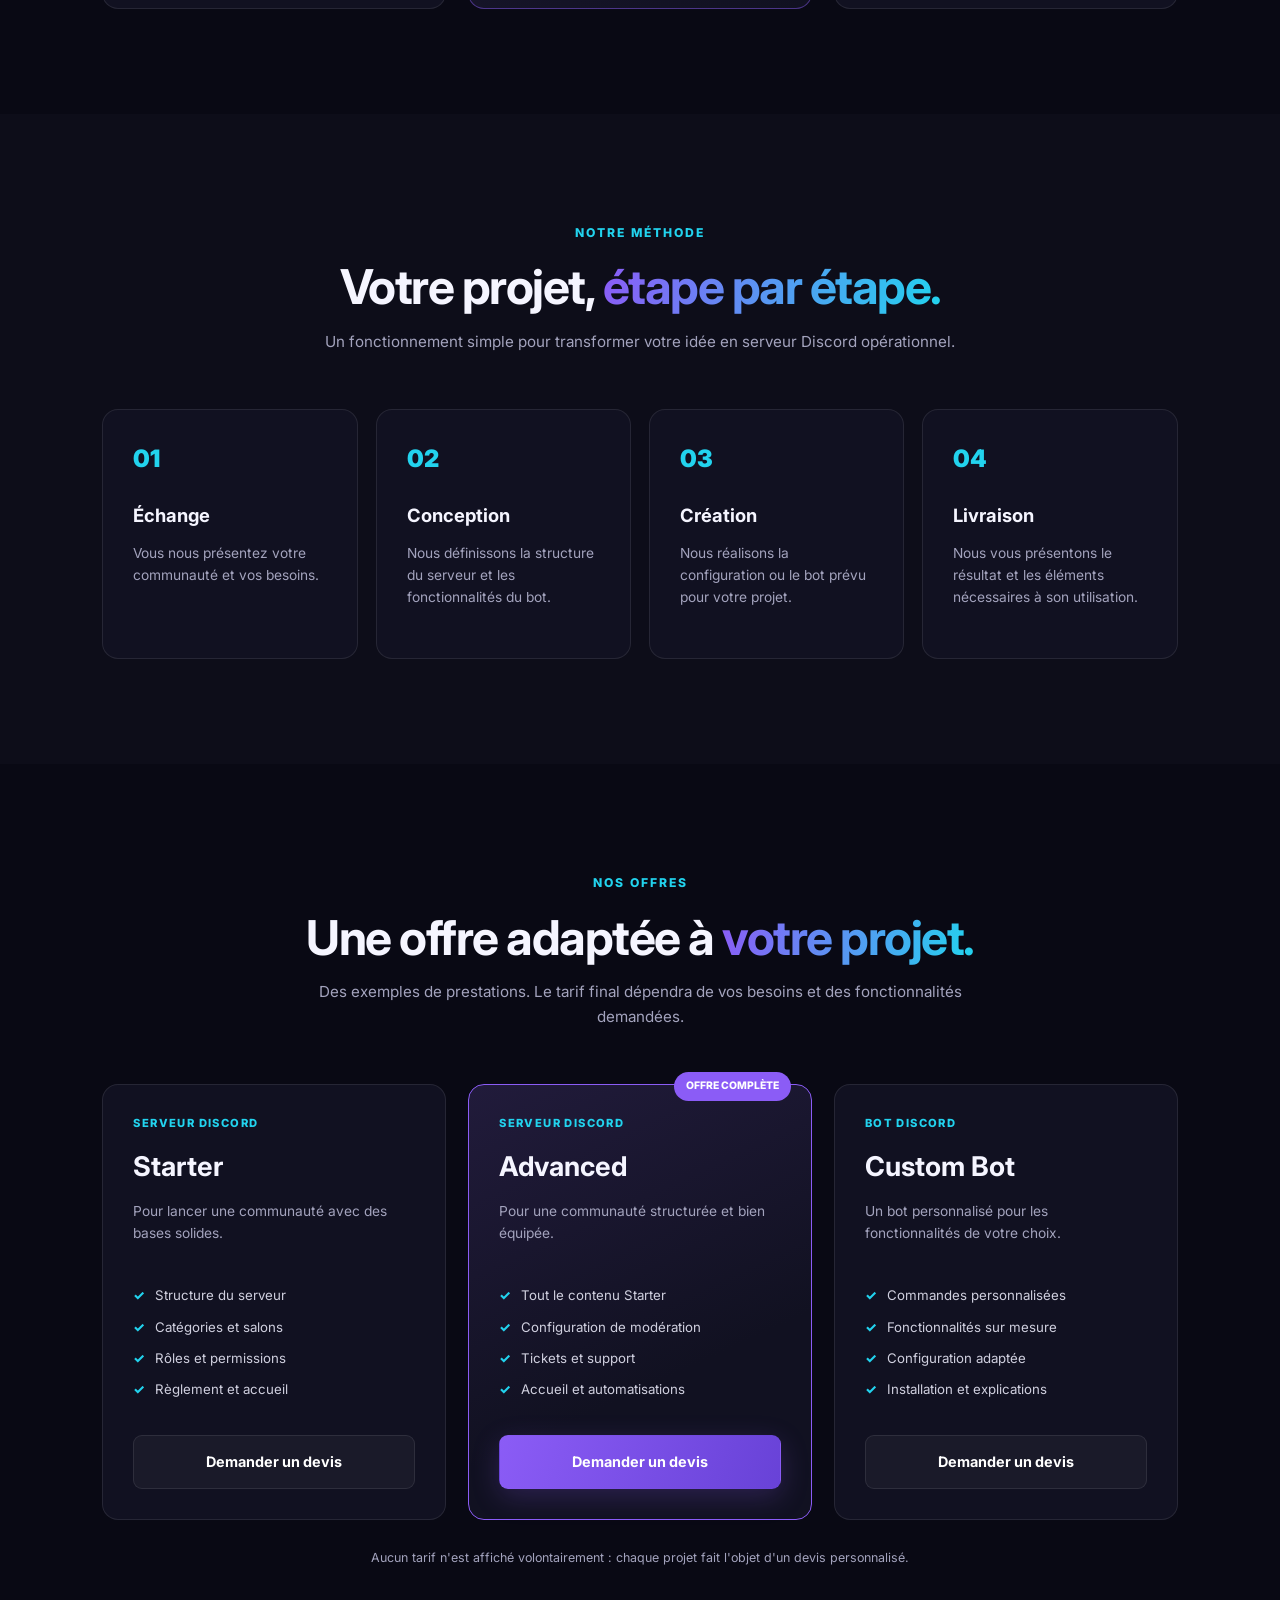
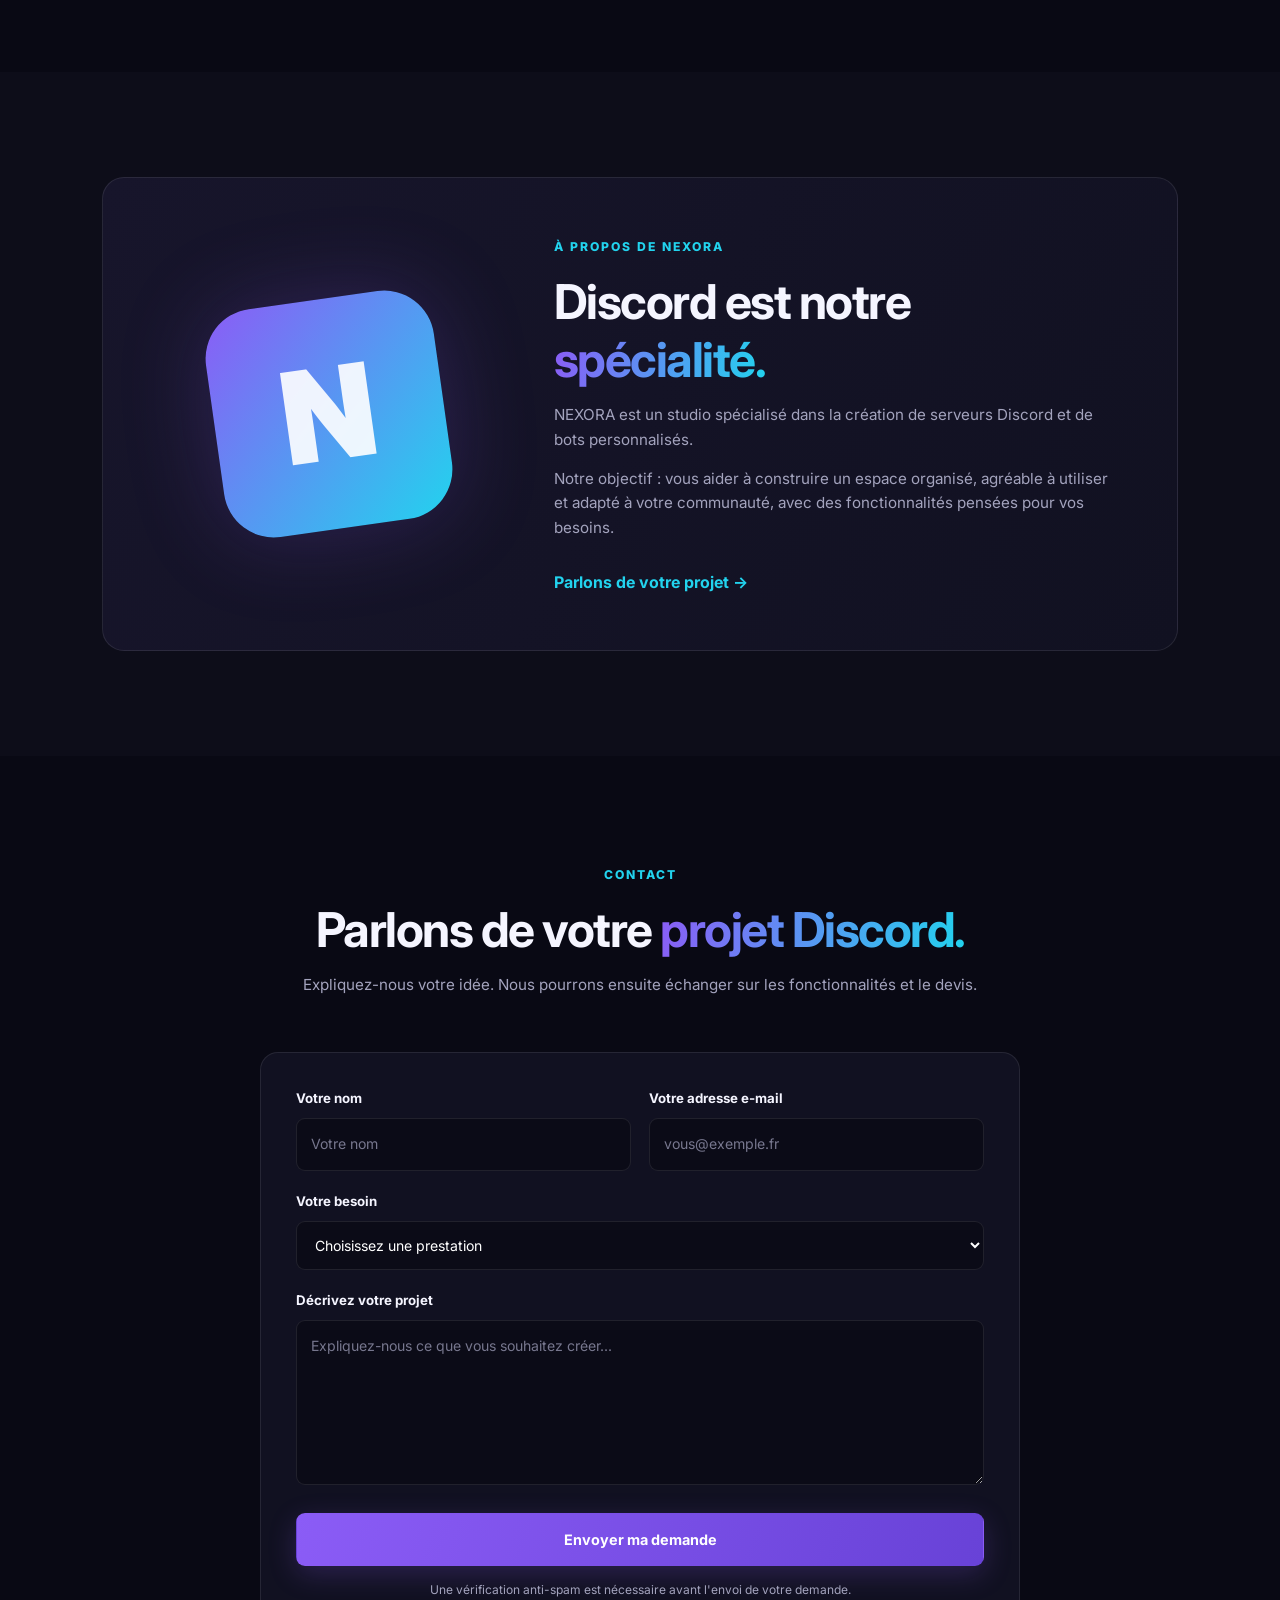
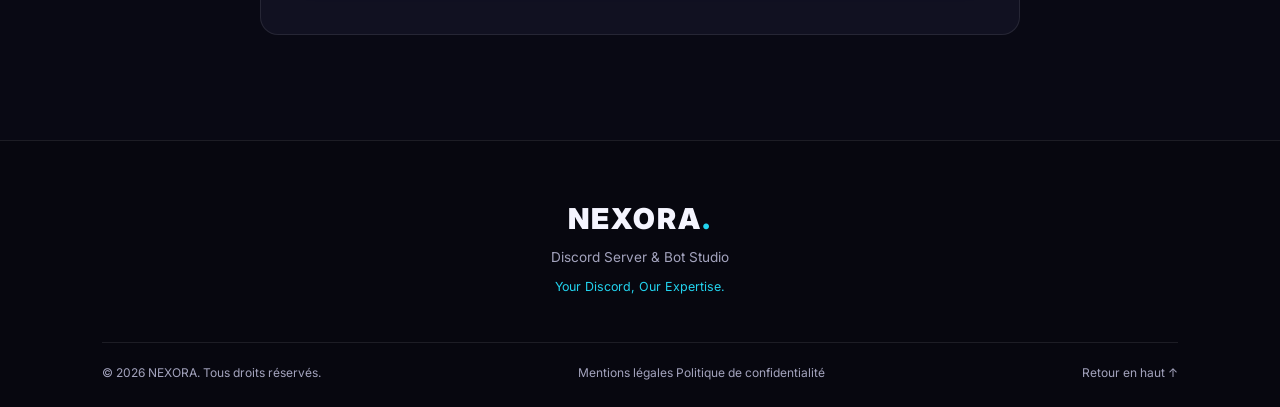
==== commit a5bf8b73: "Enhance footer with additional links Added footer links for legal mentions and privacy policy." ====
--- a/index.html
+++ b/index.html
@@ -320,15 +320,25 @@
     </section>
   </main>
 
-  <footer class="footer">
-    <a class="logo" href="#accueil">NEXORA<span>.</span></a>
-    <p>Discord Server & Bot Studio</p>
-    <p class="footer-slogan">Your Discord, Our Expertise.</p>
-    <div class="footer-bottom">
-      <span>© <span id="year"></span> NEXORA. Tous droits réservés.</span>
-      <a href="#accueil">Retour en haut ↑</a>
+  
+<footer class="footer">
+  <a class="logo" href="#accueil">NEXORA<span>.</span></a>
+
+  <p>Discord Server & Bot Studio</p>
+  <p class="footer-slogan">Your Discord, Our Expertise.</p>
+
+  <div class="footer-bottom">
+    <span>© <span id="year"></span> NEXORA. Tous droits réservés.</span>
+
+    <div class="footer-links">
+      <a href="mentions-legales.html">Mentions légales</a>
+      <a href="politique-confidentialite.html">Politique de confidentialité</a>
     </div>
-  </footer>
+
+    <a href="#accueil">Retour en haut ↑</a>
+  </div>
+</footer>
+
 
   <!-- Script officiel Web3Forms pour hCaptcha -->
   <script src="https://web3forms.com/client/script.js" async defer></script>
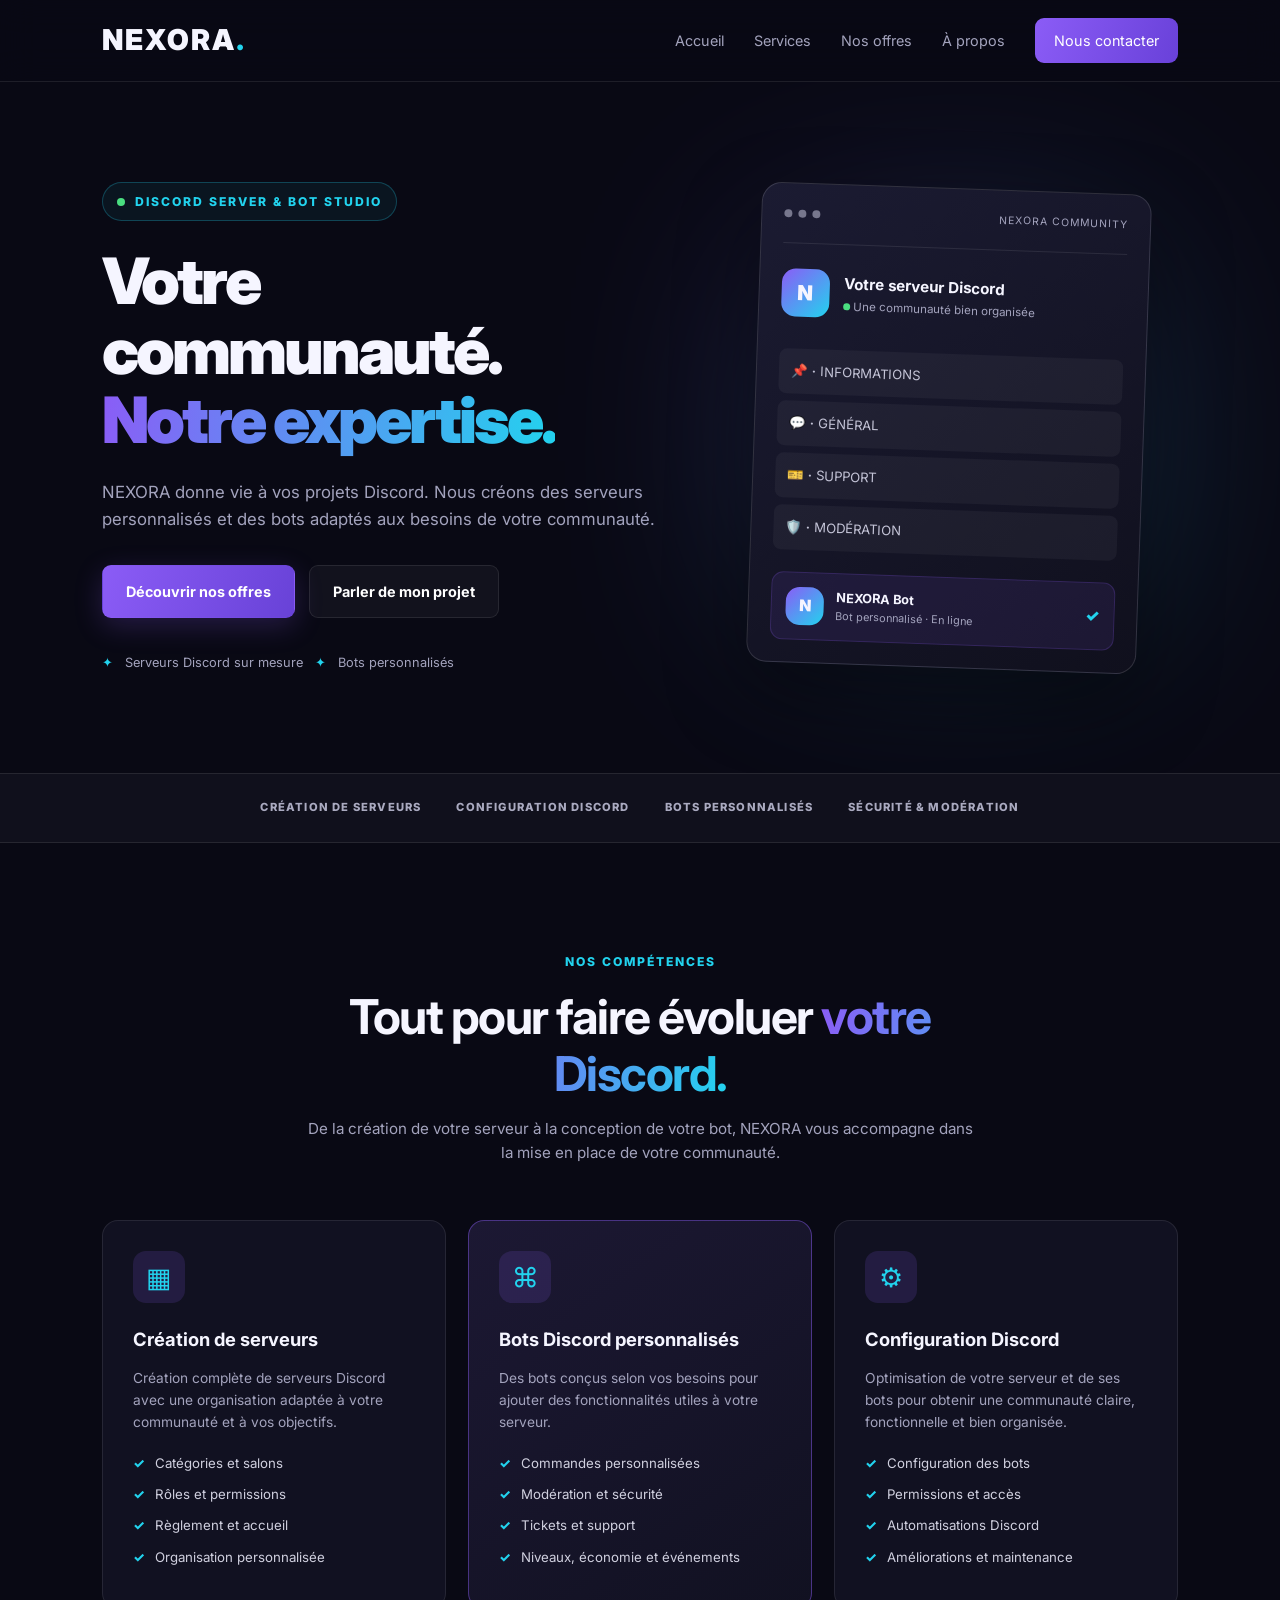
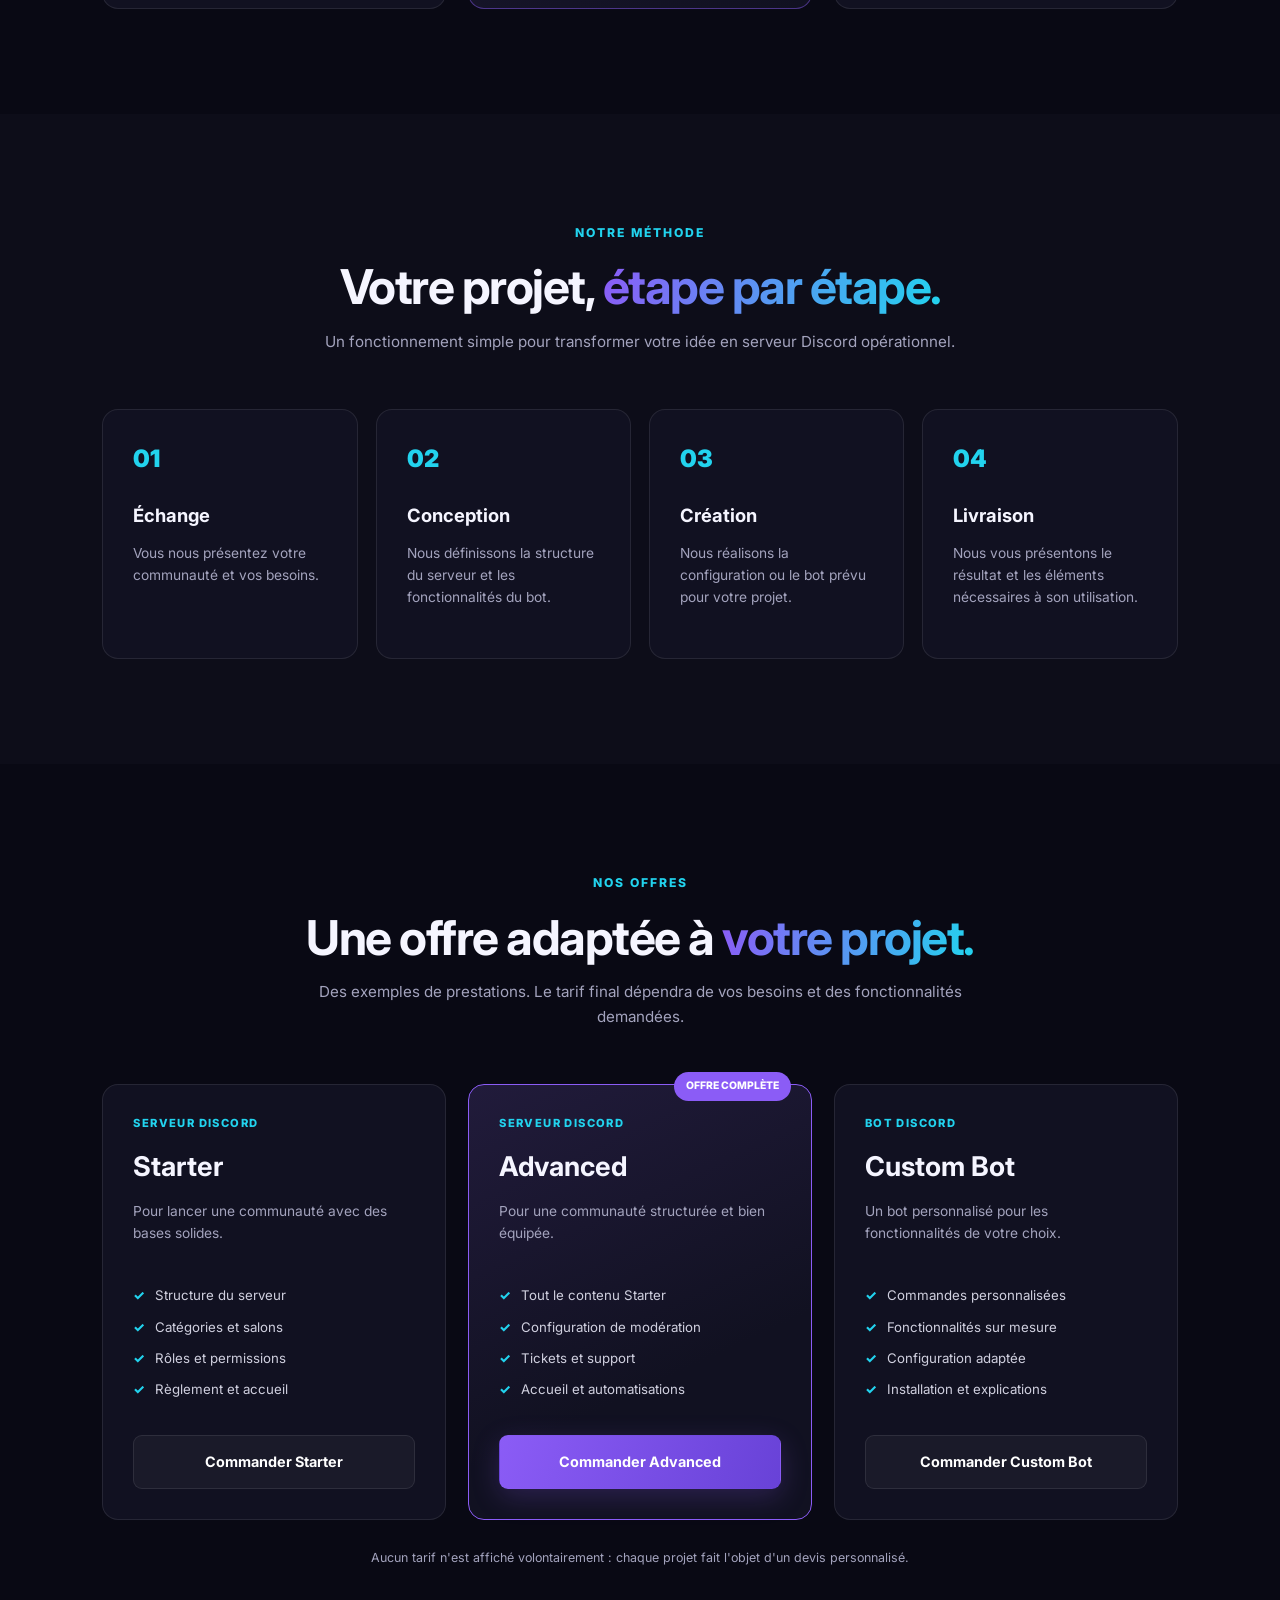
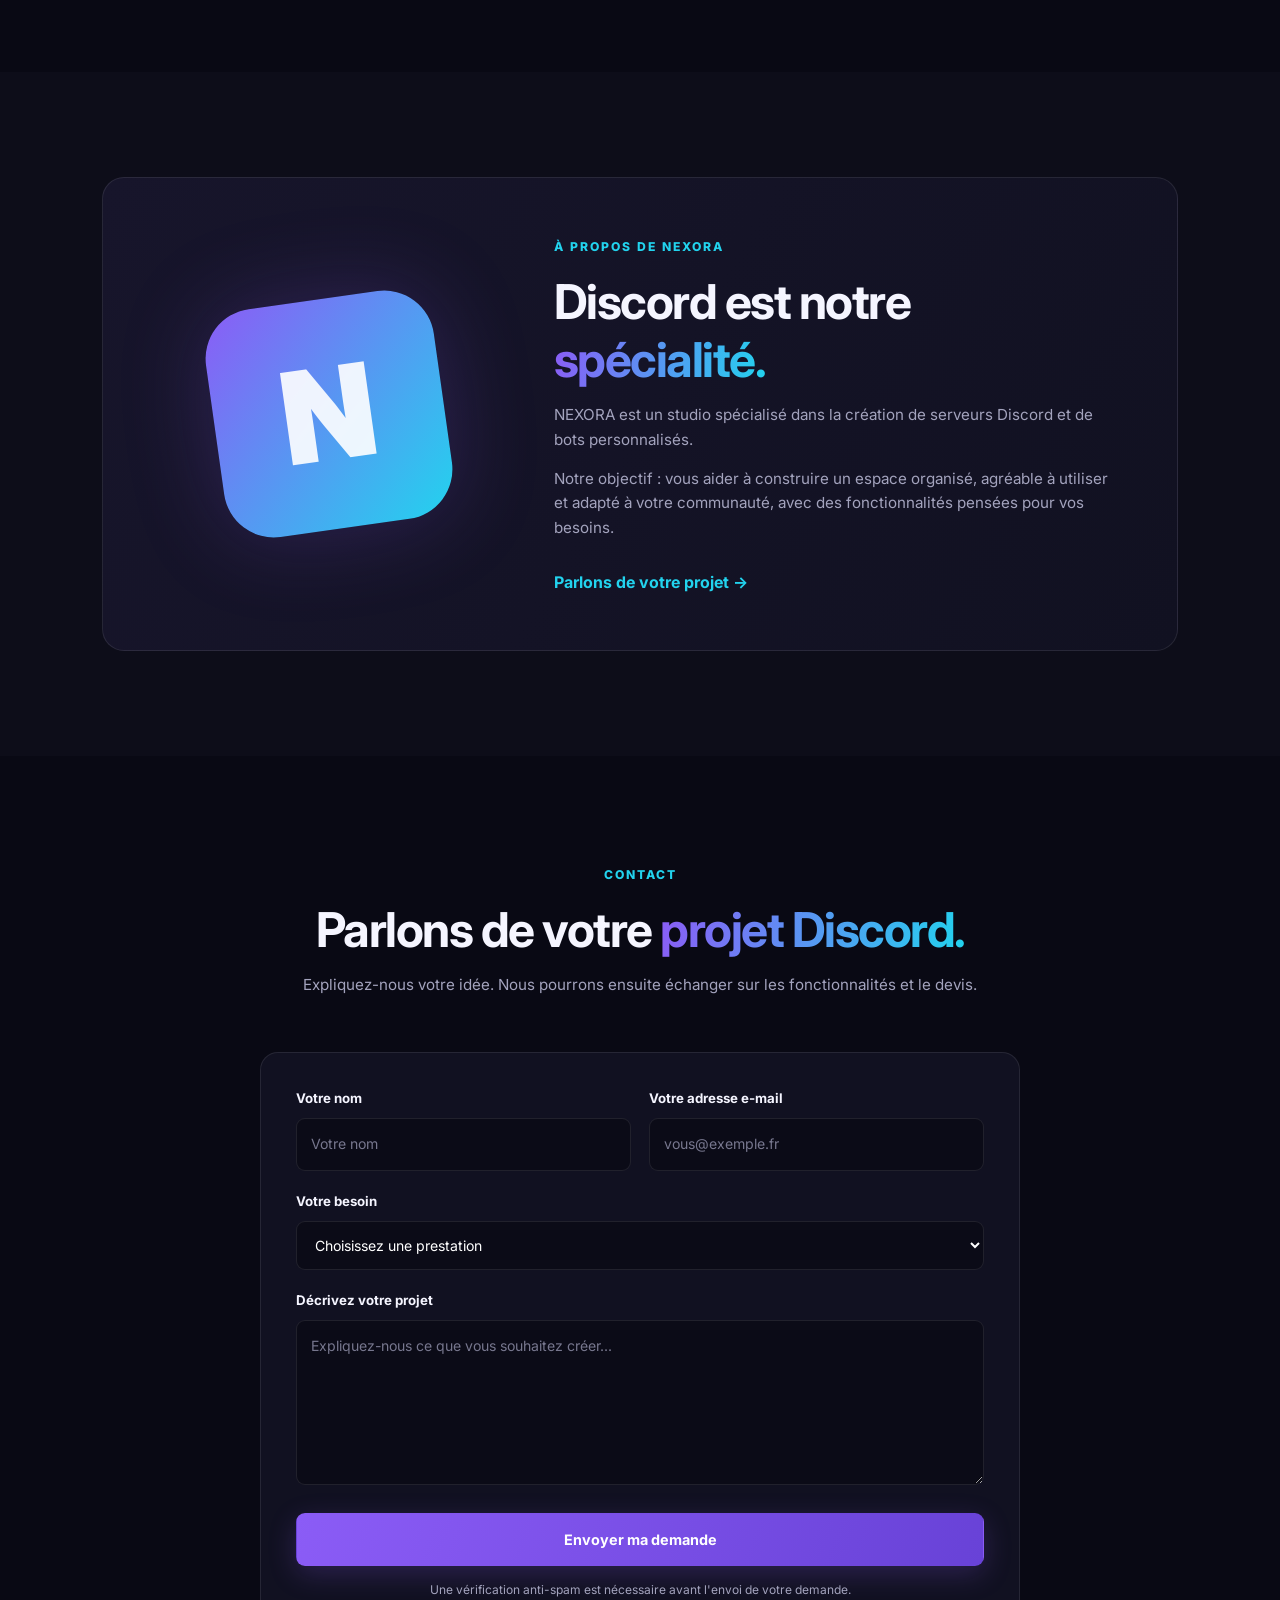
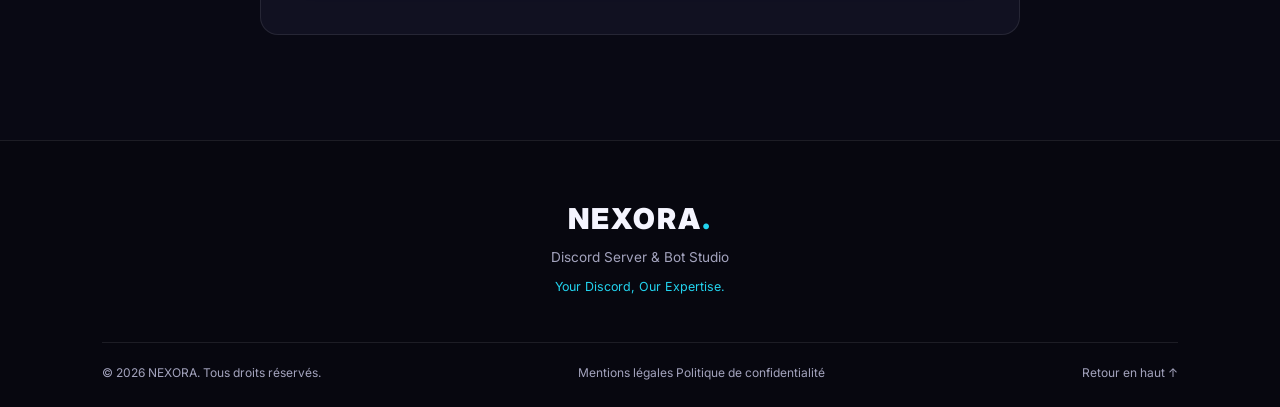
==== commit 829755b6: "Refactor index.html for improved structure and readability Refactor HTML structure and improve forma" ====
--- a/index.html
+++ b/index.html
@@ -6,14 +6,19 @@
   <meta name="viewport" content="width=device-width, initial-scale=1.0">
   <meta name="description" content="NEXORA crée des serveurs Discord sur mesure et des bots Discord personnalisés pour votre communauté.">
   <meta name="theme-color" content="#090914">
+
   <title>NEXORA — Discord Server & Bot Studio</title>
+
   <link rel="stylesheet" href="style.css">
+
   <link rel="preconnect" href="https://fonts.googleapis.com">
   <link rel="preconnect" href="https://fonts.gstatic.com" crossorigin>
   <link href="https://fonts.googleapis.com/css2?family=Inter:wght@400;500;600;700;800;900&display=swap" rel="stylesheet">
 </head>
 
 <body>
+
+  <!-- HEADER -->
   <header class="header">
     <a class="logo" href="#accueil">NEXORA<span>.</span></a>
 
@@ -31,8 +36,12 @@
   </header>
 
   <main>
+
+    <!-- ACCUEIL -->
     <section class="hero" id="accueil">
+
       <div class="hero-content">
+
         <div class="eyebrow">
           <span class="status-dot"></span>
           DISCORD SERVER & BOT STUDIO
@@ -50,19 +59,28 @@
         </p>
 
         <div class="hero-buttons">
-          <a href="#offres" class="btn btn-primary">Découvrir nos offres</a>
-          <a href="#contact" class="btn btn-secondary">Parler de mon projet</a>
+          <a href="#offres" class="btn btn-primary">
+            Découvrir nos offres
+          </a>
+
+          <a href="#contact" class="btn btn-secondary">
+            Parler de mon projet
+          </a>
         </div>
 
         <div class="hero-note">
           <span>✦</span> Serveurs Discord sur mesure
           <span>✦</span> Bots personnalisés
         </div>
+
       </div>
 
       <div class="hero-visual">
+
         <div class="glow"></div>
+
         <div class="discord-card">
+
           <div class="discord-card-top">
             <span class="window-dot"></span>
             <span class="window-dot"></span>
@@ -72,9 +90,13 @@
 
           <div class="server-preview">
             <div class="server-icon">N</div>
+
             <div>
               <h3>Votre serveur Discord</h3>
-              <p><span class="online-dot"></span> Une communauté bien organisée</p>
+              <p>
+                <span class="online-dot"></span>
+                Une communauté bien organisée
+              </p>
             </div>
           </div>
 
@@ -84,17 +106,24 @@
           <div class="preview-channel">🛡️・MODÉRATION</div>
 
           <div class="bot-preview">
+
             <div class="bot-avatar">N</div>
+
             <div>
               <strong>NEXORA Bot</strong>
               <span>Bot personnalisé · En ligne</span>
             </div>
+
             <span class="bot-check">✓</span>
+
           </div>
-        </div>
-      </div>
-    </section>
-
+
+        </div>
+      </div>
+
+    </section>
+
+    <!-- BANDEAU -->
     <section class="trust-strip">
       <span>CRÉATION DE SERVEURS</span>
       <span>CONFIGURATION DISCORD</span>
@@ -102,193 +131,353 @@
       <span>SÉCURITÉ & MODÉRATION</span>
     </section>
 
+    <!-- SERVICES -->
     <section class="section" id="services">
+
       <div class="section-heading">
+
         <span class="section-tag">NOS COMPÉTENCES</span>
-        <h2>Tout pour faire évoluer <span>votre Discord.</span></h2>
+
+        <h2>
+          Tout pour faire évoluer
+          <span>votre Discord.</span>
+        </h2>
+
         <p>
           De la création de votre serveur à la conception de votre bot,
           NEXORA vous accompagne dans la mise en place de votre communauté.
         </p>
+
       </div>
 
       <div class="services-grid">
+
         <article class="service-card">
+
           <div class="service-icon">▦</div>
+
           <h3>Création de serveurs</h3>
+
           <p>
             Création complète de serveurs Discord avec une organisation
             adaptée à votre communauté et à vos objectifs.
           </p>
+
           <ul>
             <li>Catégories et salons</li>
             <li>Rôles et permissions</li>
             <li>Règlement et accueil</li>
             <li>Organisation personnalisée</li>
           </ul>
+
         </article>
 
         <article class="service-card featured">
+
           <div class="service-icon">⌘</div>
+
           <h3>Bots Discord personnalisés</h3>
+
           <p>
             Des bots conçus selon vos besoins pour ajouter des fonctionnalités
             utiles à votre serveur.
           </p>
+
           <ul>
             <li>Commandes personnalisées</li>
             <li>Modération et sécurité</li>
             <li>Tickets et support</li>
             <li>Niveaux, économie et événements</li>
           </ul>
+
         </article>
 
         <article class="service-card">
+
           <div class="service-icon">⚙</div>
+
           <h3>Configuration Discord</h3>
+
           <p>
             Optimisation de votre serveur et de ses bots pour obtenir
             une communauté claire, fonctionnelle et bien organisée.
           </p>
+
           <ul>
             <li>Configuration des bots</li>
             <li>Permissions et accès</li>
             <li>Automatisations Discord</li>
             <li>Améliorations et maintenance</li>
           </ul>
-        </article>
-      </div>
-    </section>
-
+
+        </article>
+
+      </div>
+
+    </section>
+
+    <!-- MÉTHODE -->
     <section class="section process-section">
+
       <div class="section-heading">
+
         <span class="section-tag">NOTRE MÉTHODE</span>
-        <h2>Votre projet, <span>étape par étape.</span></h2>
-        <p>Un fonctionnement simple pour transformer votre idée en serveur Discord opérationnel.</p>
+
+        <h2>
+          Votre projet,
+          <span>étape par étape.</span>
+        </h2>
+
+        <p>
+          Un fonctionnement simple pour transformer votre idée
+          en serveur Discord opérationnel.
+        </p>
+
       </div>
 
       <div class="steps-grid">
+
         <article class="step">
           <span class="step-number">01</span>
           <h3>Échange</h3>
-          <p>Vous nous présentez votre communauté et vos besoins.</p>
-        </article>
+          <p>
+            Vous nous présentez votre communauté et vos besoins.
+          </p>
+        </article>
+
         <article class="step">
           <span class="step-number">02</span>
           <h3>Conception</h3>
-          <p>Nous définissons la structure du serveur et les fonctionnalités du bot.</p>
-        </article>
+          <p>
+            Nous définissons la structure du serveur
+            et les fonctionnalités du bot.
+          </p>
+        </article>
+
         <article class="step">
           <span class="step-number">03</span>
           <h3>Création</h3>
-          <p>Nous réalisons la configuration ou le bot prévu pour votre projet.</p>
-        </article>
+          <p>
+            Nous réalisons la configuration ou le bot prévu
+            pour votre projet.
+          </p>
+        </article>
+
         <article class="step">
           <span class="step-number">04</span>
           <h3>Livraison</h3>
-          <p>Nous vous présentons le résultat et les éléments nécessaires à son utilisation.</p>
-        </article>
-      </div>
-    </section>
-
+          <p>
+            Nous vous présentons le résultat et les éléments
+            nécessaires à son utilisation.
+          </p>
+        </article>
+
+      </div>
+
+    </section>
+
+    <!-- OFFRES -->
     <section class="section offers-section" id="offres">
+
       <div class="section-heading">
+
         <span class="section-tag">NOS OFFRES</span>
-        <h2>Une offre adaptée à <span>votre projet.</span></h2>
-        <p>Des exemples de prestations. Le tarif final dépendra de vos besoins et des fonctionnalités demandées.</p>
+
+        <h2>
+          Une offre adaptée à
+          <span>votre projet.</span>
+        </h2>
+
+        <p>
+          Des exemples de prestations. Le tarif final dépendra
+          de vos besoins et des fonctionnalités demandées.
+        </p>
+
       </div>
 
       <div class="offers-grid">
+
+        <!-- STARTER -->
         <article class="offer-card">
+
           <span class="offer-label">SERVEUR DISCORD</span>
+
           <h3>Starter</h3>
-          <p class="offer-description">Pour lancer une communauté avec des bases solides.</p>
+
+          <p class="offer-description">
+            Pour lancer une communauté avec des bases solides.
+          </p>
+
           <ul>
             <li>Structure du serveur</li>
             <li>Catégories et salons</li>
             <li>Rôles et permissions</li>
             <li>Règlement et accueil</li>
           </ul>
-          <a href="#contact" class="btn btn-secondary offer-button" data-service="Création de serveur Starter">Demander un devis</a>
-        </article>
-
+
+          <a
+            href="commande.html?service=starter"
+            class="btn btn-secondary offer-button">
+            Commander Starter
+          </a>
+
+        </article>
+
+        <!-- ADVANCED -->
         <article class="offer-card popular">
+
           <div class="popular-label">OFFRE COMPLÈTE</div>
+
           <span class="offer-label">SERVEUR DISCORD</span>
+
           <h3>Advanced</h3>
-          <p class="offer-description">Pour une communauté structurée et bien équipée.</p>
+
+          <p class="offer-description">
+            Pour une communauté structurée et bien équipée.
+          </p>
+
           <ul>
             <li>Tout le contenu Starter</li>
             <li>Configuration de modération</li>
             <li>Tickets et support</li>
             <li>Accueil et automatisations</li>
           </ul>
-          <a href="#contact" class="btn btn-primary offer-button" data-service="Création de serveur Advanced">Demander un devis</a>
-        </article>
-
+
+          <a
+            href="commande.html?service=advanced"
+            class="btn btn-primary offer-button">
+            Commander Advanced
+          </a>
+
+        </article>
+
+        <!-- CUSTOM BOT -->
         <article class="offer-card">
+
           <span class="offer-label">BOT DISCORD</span>
+
           <h3>Custom Bot</h3>
-          <p class="offer-description">Un bot personnalisé pour les fonctionnalités de votre choix.</p>
+
+          <p class="offer-description">
+            Un bot personnalisé pour les fonctionnalités de votre choix.
+          </p>
+
           <ul>
             <li>Commandes personnalisées</li>
             <li>Fonctionnalités sur mesure</li>
             <li>Configuration adaptée</li>
             <li>Installation et explications</li>
           </ul>
-          <a href="#contact" class="btn btn-secondary offer-button" data-service="Création de bot Discord personnalisé">Demander un devis</a>
-        </article>
+
+          <a
+            href="commande.html?service=custom-bot"
+            class="btn btn-secondary offer-button">
+            Commander Custom Bot
+          </a>
+
+        </article>
+
       </div>
 
       <p class="pricing-note">
-        Aucun tarif n'est affiché volontairement : chaque projet fait l'objet d'un devis personnalisé.
+        Aucun tarif n'est affiché volontairement :
+        chaque projet fait l'objet d'un devis personnalisé.
       </p>
-    </section>
-
+
+    </section>
+
+    <!-- À PROPOS -->
     <section class="section about-section" id="apropos">
+
       <div class="about-box">
+
         <div class="about-decoration">N</div>
+
         <div class="about-content">
+
           <span class="section-tag">À PROPOS DE NEXORA</span>
-          <h2>Discord est notre <span>spécialité.</span></h2>
+
+          <h2>
+            Discord est notre
+            <span>spécialité.</span>
+          </h2>
+
           <p>
             NEXORA est un studio spécialisé dans la création de serveurs
             Discord et de bots personnalisés.
           </p>
+
           <p>
             Notre objectif : vous aider à construire un espace organisé,
             agréable à utiliser et adapté à votre communauté, avec des
             fonctionnalités pensées pour vos besoins.
           </p>
-          <a href="#contact" class="text-link">Parlons de votre projet →</a>
-        </div>
-      </div>
-    </section>
-
+
+          <a href="#contact" class="text-link">
+            Parlons de votre projet →
+          </a>
+
+        </div>
+
+      </div>
+
+    </section>
+
+    <!-- CONTACT -->
     <section class="section contact-section" id="contact">
+
       <div class="section-heading">
+
         <span class="section-tag">CONTACT</span>
-        <h2>Parlons de votre <span>projet Discord.</span></h2>
-        <p>Expliquez-nous votre idée. Nous pourrons ensuite échanger sur les fonctionnalités et le devis.</p>
+
+        <h2>
+          Parlons de votre
+          <span>projet Discord.</span>
+        </h2>
+
+        <p>
+          Expliquez-nous votre idée. Nous pourrons ensuite échanger
+          sur les fonctionnalités et le devis.
+        </p>
+
       </div>
 
       <form class="contact-form" id="contact-form">
+
         <div class="form-row">
+
           <div class="form-group">
             <label for="name">Votre nom</label>
-            <input type="text" id="name" name="name" placeholder="Votre nom" required>
+
+            <input
+              type="text"
+              id="name"
+              name="name"
+              placeholder="Votre nom"
+              required>
           </div>
 
           <div class="form-group">
             <label for="email">Votre adresse e-mail</label>
-            <input type="email" id="email" name="email" placeholder="vous@exemple.fr" required>
+
+            <input
+              type="email"
+              id="email"
+              name="email"
+              placeholder="vous@exemple.fr"
+              required>
           </div>
+
         </div>
 
         <div class="form-group">
+
           <label for="service">Votre besoin</label>
+
           <select id="service" name="service" required>
+
             <option value="">Choisissez une prestation</option>
+
             <option>Création de serveur Discord</option>
             <option>Configuration de serveur Discord</option>
             <option>Création de bot Discord</option>
@@ -296,52 +485,103 @@
             <option>Bot de tickets et support</option>
             <option>Bot communautaire, niveaux ou économie</option>
             <option>Autre projet Discord</option>
+
           </select>
+
         </div>
 
         <div class="form-group">
+
           <label for="message">Décrivez votre projet</label>
-          <textarea id="message" name="message" rows="6" placeholder="Expliquez-nous ce que vous souhaitez créer..." required></textarea>
-        </div>
-
-        <!-- Protection anti-spam hCaptcha Web3Forms -->
-        <div class="h-captcha" data-captcha="true" data-theme="dark"></div>
-
-        <!-- Protection complémentaire : honeypot -->
-        <input type="checkbox" name="botcheck" tabindex="-1" autocomplete="off"
-               style="display:none !important;">
-
-        <button type="submit" class="btn btn-primary submit-button">Envoyer ma demande</button>
+
+          <textarea
+            id="message"
+            name="message"
+            rows="6"
+            placeholder="Expliquez-nous ce que vous souhaitez créer..."
+            required></textarea>
+
+        </div>
+
+        <!-- hCaptcha Web3Forms -->
+        <div
+          class="h-captcha"
+          data-captcha="true"
+          data-theme="dark">
+        </div>
+
+        <!-- Honeypot anti-spam -->
+        <input
+          type="checkbox"
+          name="botcheck"
+          tabindex="-1"
+          autocomplete="off"
+          style="display:none !important;">
+
+        <button
+          type="submit"
+          class="btn btn-primary submit-button">
+          Envoyer ma demande
+        </button>
 
         <p class="form-note" id="form-note">
-          Une vérification anti-spam est nécessaire avant l'envoi de votre demande.
+          Une vérification anti-spam est nécessaire
+          avant l'envoi de votre demande.
         </p>
+
       </form>
-    </section>
+
+    </section>
+
   </main>
 
-  
-<footer class="footer">
-  <a class="logo" href="#accueil">NEXORA<span>.</span></a>
-
-  <p>Discord Server & Bot Studio</p>
-  <p class="footer-slogan">Your Discord, Our Expertise.</p>
-
-  <div class="footer-bottom">
-    <span>© <span id="year"></span> NEXORA. Tous droits réservés.</span>
-
-    <div class="footer-links">
-      <a href="mentions-legales.html">Mentions légales</a>
-      <a href="politique-confidentialite.html">Politique de confidentialité</a>
+  <!-- FOOTER -->
+  <footer class="footer">
+
+    <a class="logo" href="#accueil">
+      NEXORA<span>.</span>
+    </a>
+
+    <p>Discord Server & Bot Studio</p>
+
+    <p class="footer-slogan">
+      Your Discord, Our Expertise.
+    </p>
+
+    <div class="footer-bottom">
+
+      <span>
+        © <span id="year"></span> NEXORA. Tous droits réservés.
+      </span>
+
+      <div class="footer-links">
+
+        <a href="mentions-legales.html">
+          Mentions légales
+        </a>
+
+        <a href="politique-confidentialite.html">
+          Politique de confidentialité
+        </a>
+
+      </div>
+
+      <a href="#accueil">
+        Retour en haut ↑
+      </a>
+
     </div>
 
-    <a href="#accueil">Retour en haut ↑</a>
-  </div>
-</footer>
-
-
-  <!-- Script officiel Web3Forms pour hCaptcha -->
-  <script src="https://web3forms.com/client/script.js" async defer></script>
+  </footer>
+
+  <!-- SCRIPTS -->
+  <script
+    src="https://web3forms.com/client/script.js"
+    async
+    defer>
+  </script>
+
   <script src="script.js"></script>
+
 </body>
 </html>
--- a/style.css
+++ b/style.css
@@ -793,26 +793,223 @@
     padding: 25px 18px;
   }
 
+  
+/* Organisation du footer */
+.footer-bottom {
+  display: flex;
+  justify-content: space-between;
+  align-items: center;
+  flex-wrap: wrap;
+  gap: 20px;
+  width: 100%;
+}
+
+/* Liens légaux */
+.footer-links {
+  display: flex;
+  justify-content: center;
+  align-items: center;
+  flex-wrap: wrap;
+  gap: 18px;
+}
+
+.footer-links a {
+  display: inline-block;
+  color: var(--muted);
+  text-decoration: none;
+  transition: color 0.3s ease;
+}
+
+.footer-links a:hover {
+  color: var(--secondary);
+}
+
+/* Affichage mobile */
+@media (max-width: 760px) {
   .footer-bottom {
     flex-direction: column;
     align-items: center;
-  }
-}
-
-@media (max-width: 420px) {
-  .hero h1 {
-    letter-spacing: -1.5px;
-  }
-
-  .hero-buttons {
+    text-align: center;
+  }
+
+  .footer-links {
     flex-direction: column;
-  }
-
-  .hero-buttons .btn {
-    width: 100%;
-  }
-
-  .discord-card {
-    padding: 16px;
-  }
-}
+    align-items: center;
+    gap: 10px;
+  }
+}
+
+  
+/* PAGE COMMANDE NEXORA */
+
+.order-section {
+  padding-top: 150px;
+  min-height: 80vh;
+}
+
+.order-container {
+  width: min(1050px, 92%);
+  margin: 50px auto 0;
+  display: grid;
+  grid-template-columns: 1fr 1fr;
+  gap: 25px;
+}
+
+.order-card {
+  background: var(--surface);
+  border: 1px solid var(--border);
+  border-radius: 20px;
+  padding: 30px;
+}
+
+.order-card h2 {
+  margin-bottom: 25px;
+}
+
+.order-field {
+  display: flex;
+  flex-direction: column;
+  gap: 9px;
+  margin-bottom: 20px;
+}
+
+.order-field label {
+  color: var(--text);
+  font-weight: 600;
+}
+
+.order-field input,
+.order-field select,
+.order-field textarea {
+  width: 100%;
+  padding: 14px;
+  border-radius: 10px;
+  border: 1px solid var(--border);
+  background: var(--surface-light);
+  color: var(--text);
+  font: inherit;
+  outline: none;
+}
+
+.order-field input:focus,
+.order-field select:focus,
+.order-field textarea:focus {
+  border-color: var(--primary);
+}
+
+.order-field select option {
+  background: var(--surface);
+}
+
+.order-total {
+  display: flex;
+  justify-content: space-between;
+  align-items: center;
+  padding: 20px 0;
+  margin-top: 15px;
+  border-top: 1px solid var(--border);
+  font-weight: 700;
+}
+
+.order-total strong {
+  color: var(--secondary);
+}
+
+.order-notice,
+.payment-intro,
+.secure-note {
+  color: var(--muted);
+  font-size: 13px;
+  line-height: 1.7;
+}
+
+.payment-intro {
+  margin-bottom: 25px;
+}
+
+.payment-method {
+  display: flex;
+  align-items: center;
+  gap: 13px;
+  padding: 15px;
+  margin-bottom: 12px;
+  border: 1px solid var(--border);
+  border-radius: 12px;
+  background: var(--surface-light);
+}
+
+.payment-logo {
+  width: 42px;
+  height: 42px;
+  display: grid;
+  place-items: center;
+  border-radius: 10px;
+  background: #272044;
+  color: white;
+  font-weight: 900;
+}
+
+.payment-logo.visa {
+  background: #173b78;
+  font-size: 12px;
+}
+
+.payment-logo.apple {
+  background: #30303b;
+}
+
+.payment-logo.paypal {
+  background: #123d72;
+}
+
+.payment-method strong,
+.payment-method span {
+  display: block;
+}
+
+.payment-method span {
+  color: var(--muted);
+  font-size: 12px;
+  margin-top: 4px;
+}
+
+.payment-method .payment-status {
+  margin-left: auto;
+  text-align: right;
+  color: var(--muted);
+  font-size: 11px;
+}
+
+.order-button {
+  width: 100%;
+  margin-top: 20px;
+  border: none;
+  cursor: pointer;
+}
+
+.order-feedback {
+  color: var(--secondary);
+  font-size: 13px;
+  margin-top: 15px;
+  line-height: 1.6;
+}
+
+.secure-note {
+  margin-top: 20px;
+  text-align: center;
+}
+
+@media (max-width: 760px) {
+  .order-container {
+    grid-template-columns: 1fr;
+  }
+
+  .order-card {
+    padding: 22px;
+  }
+
+  .payment-method {
+    flex-wrap: wrap;
+  }
+}
+
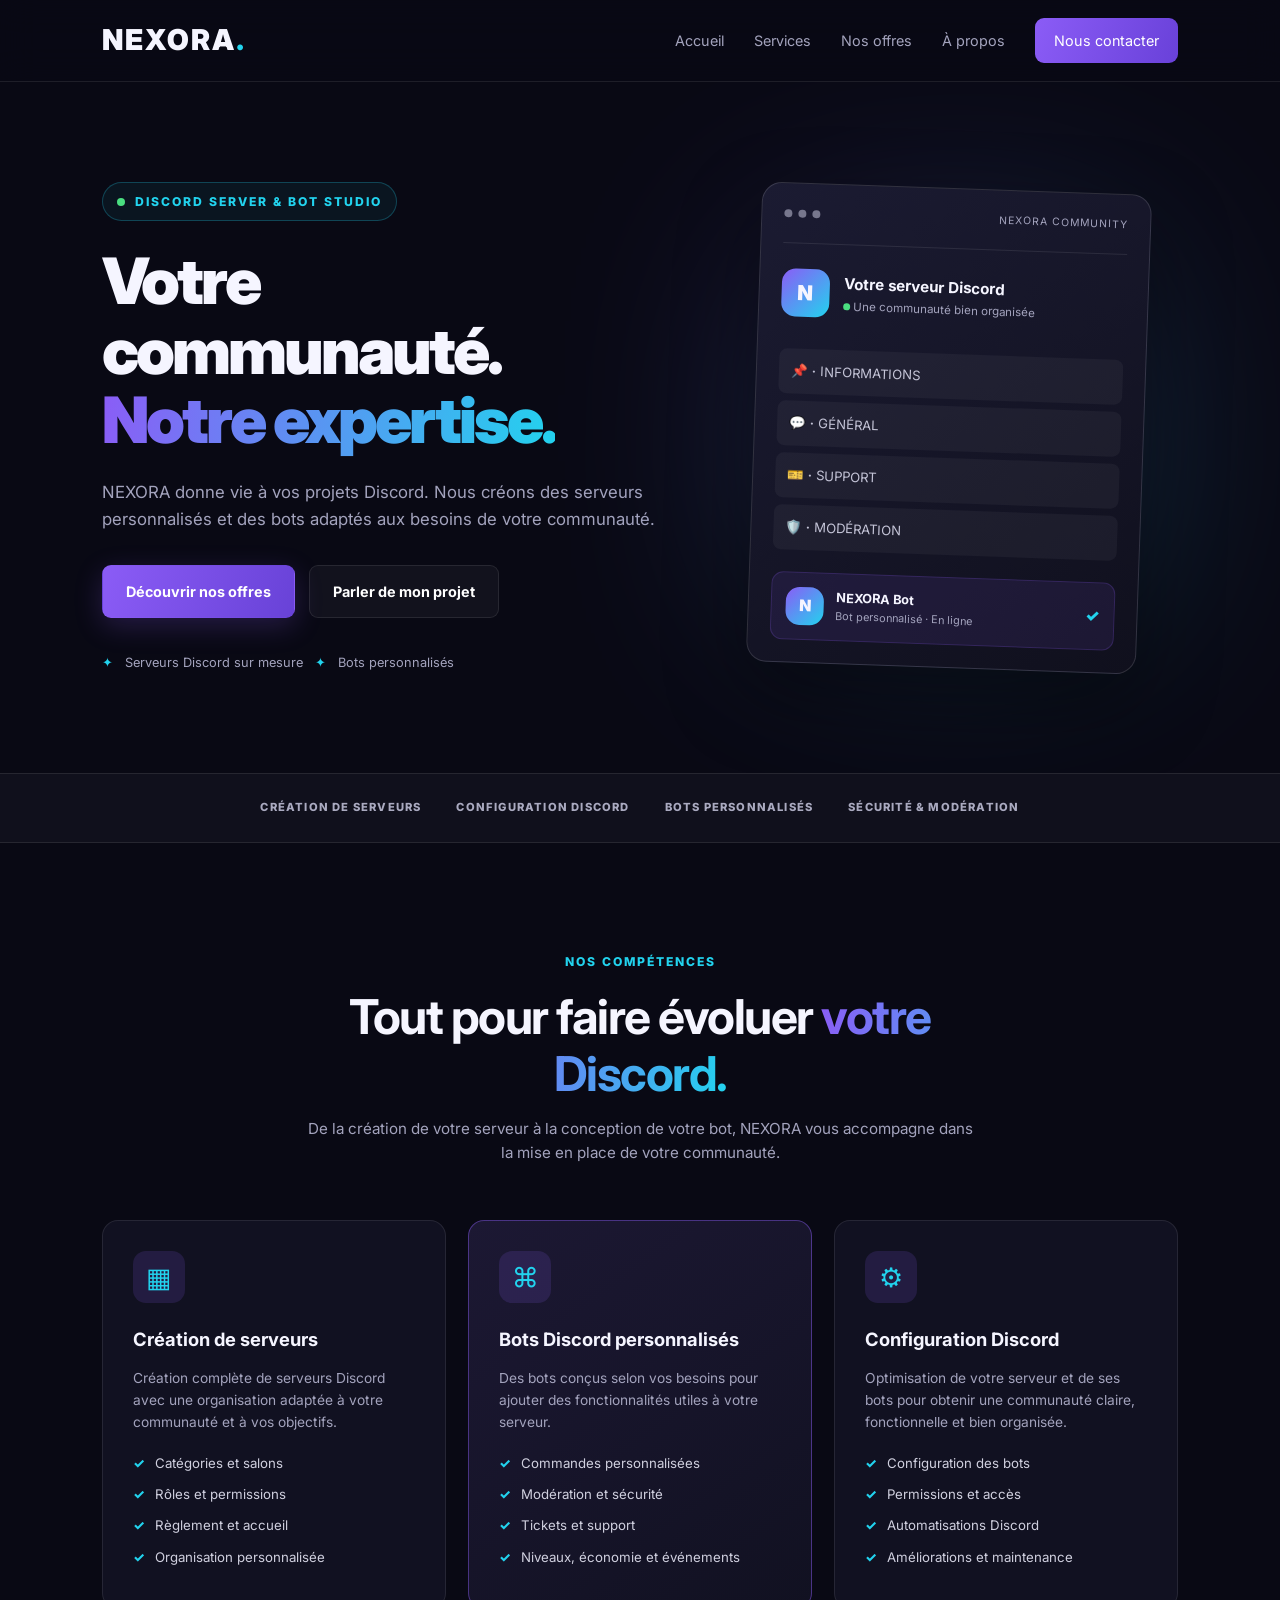
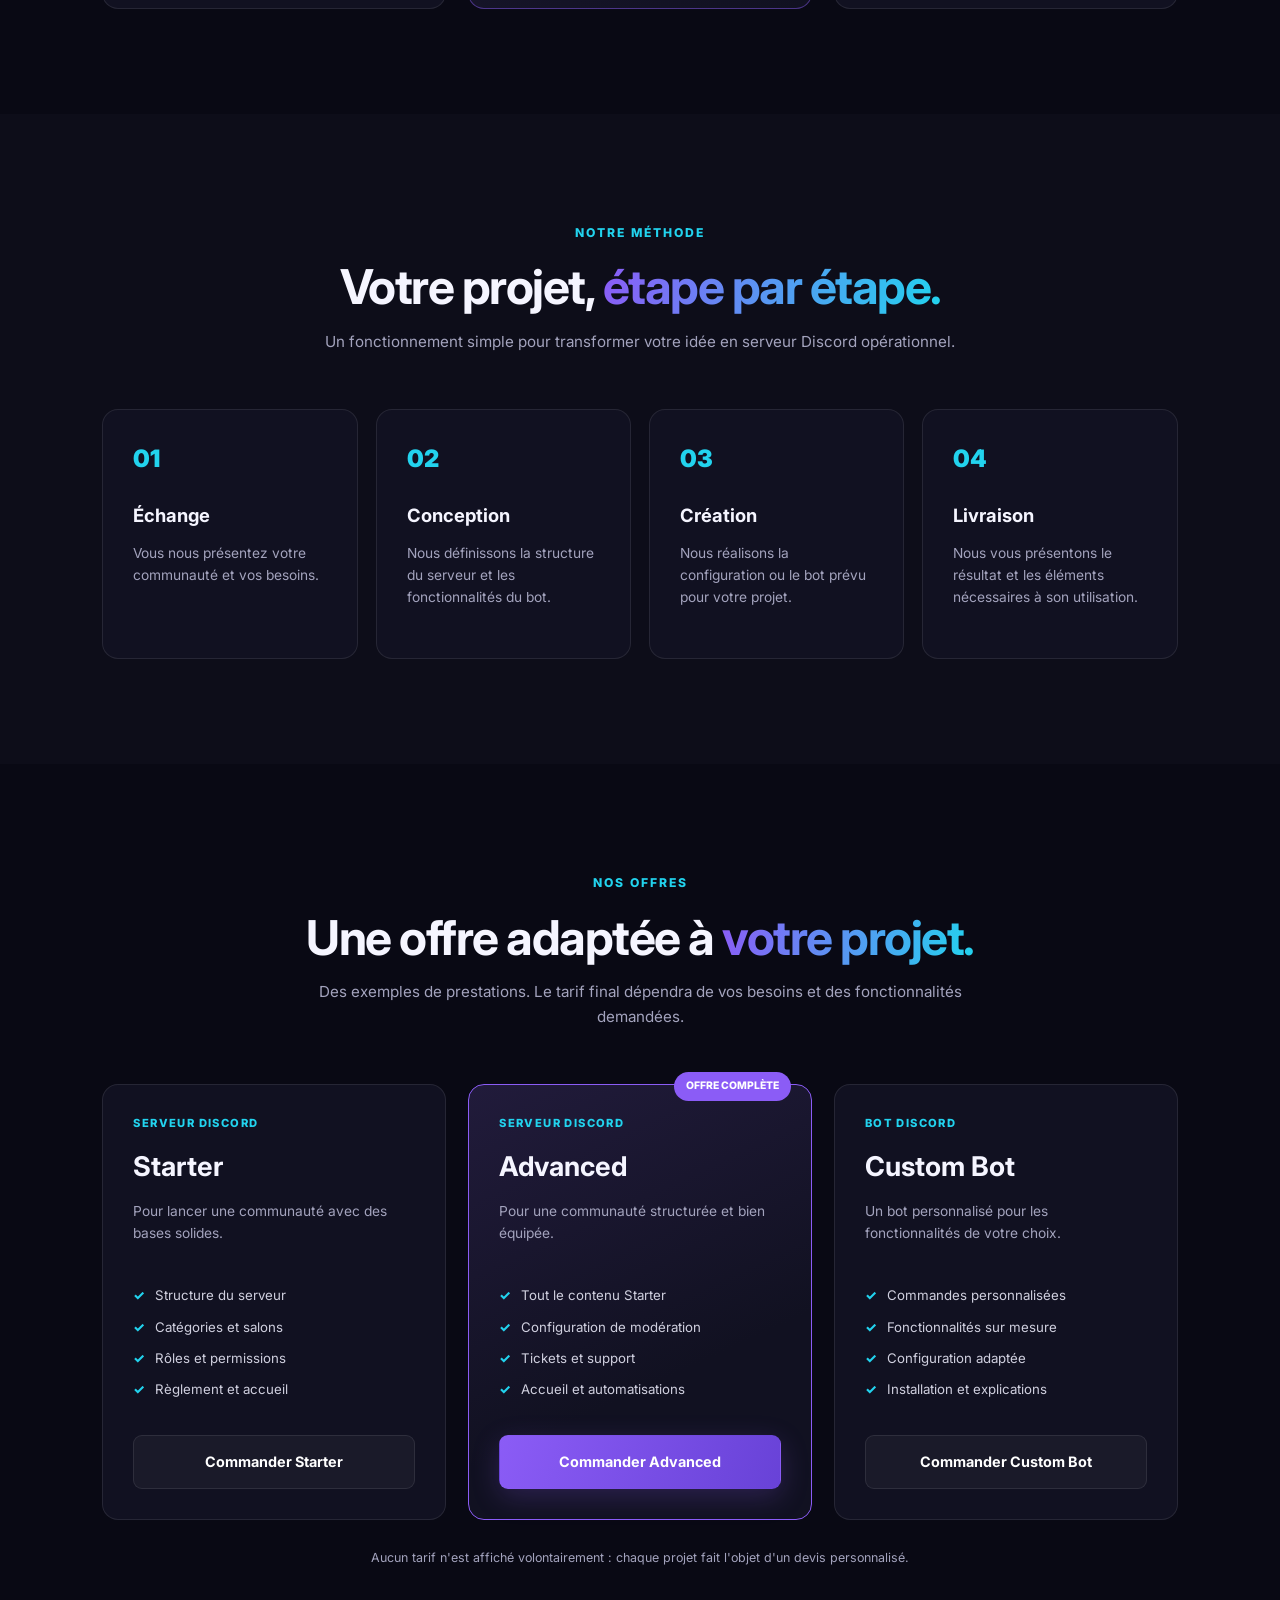
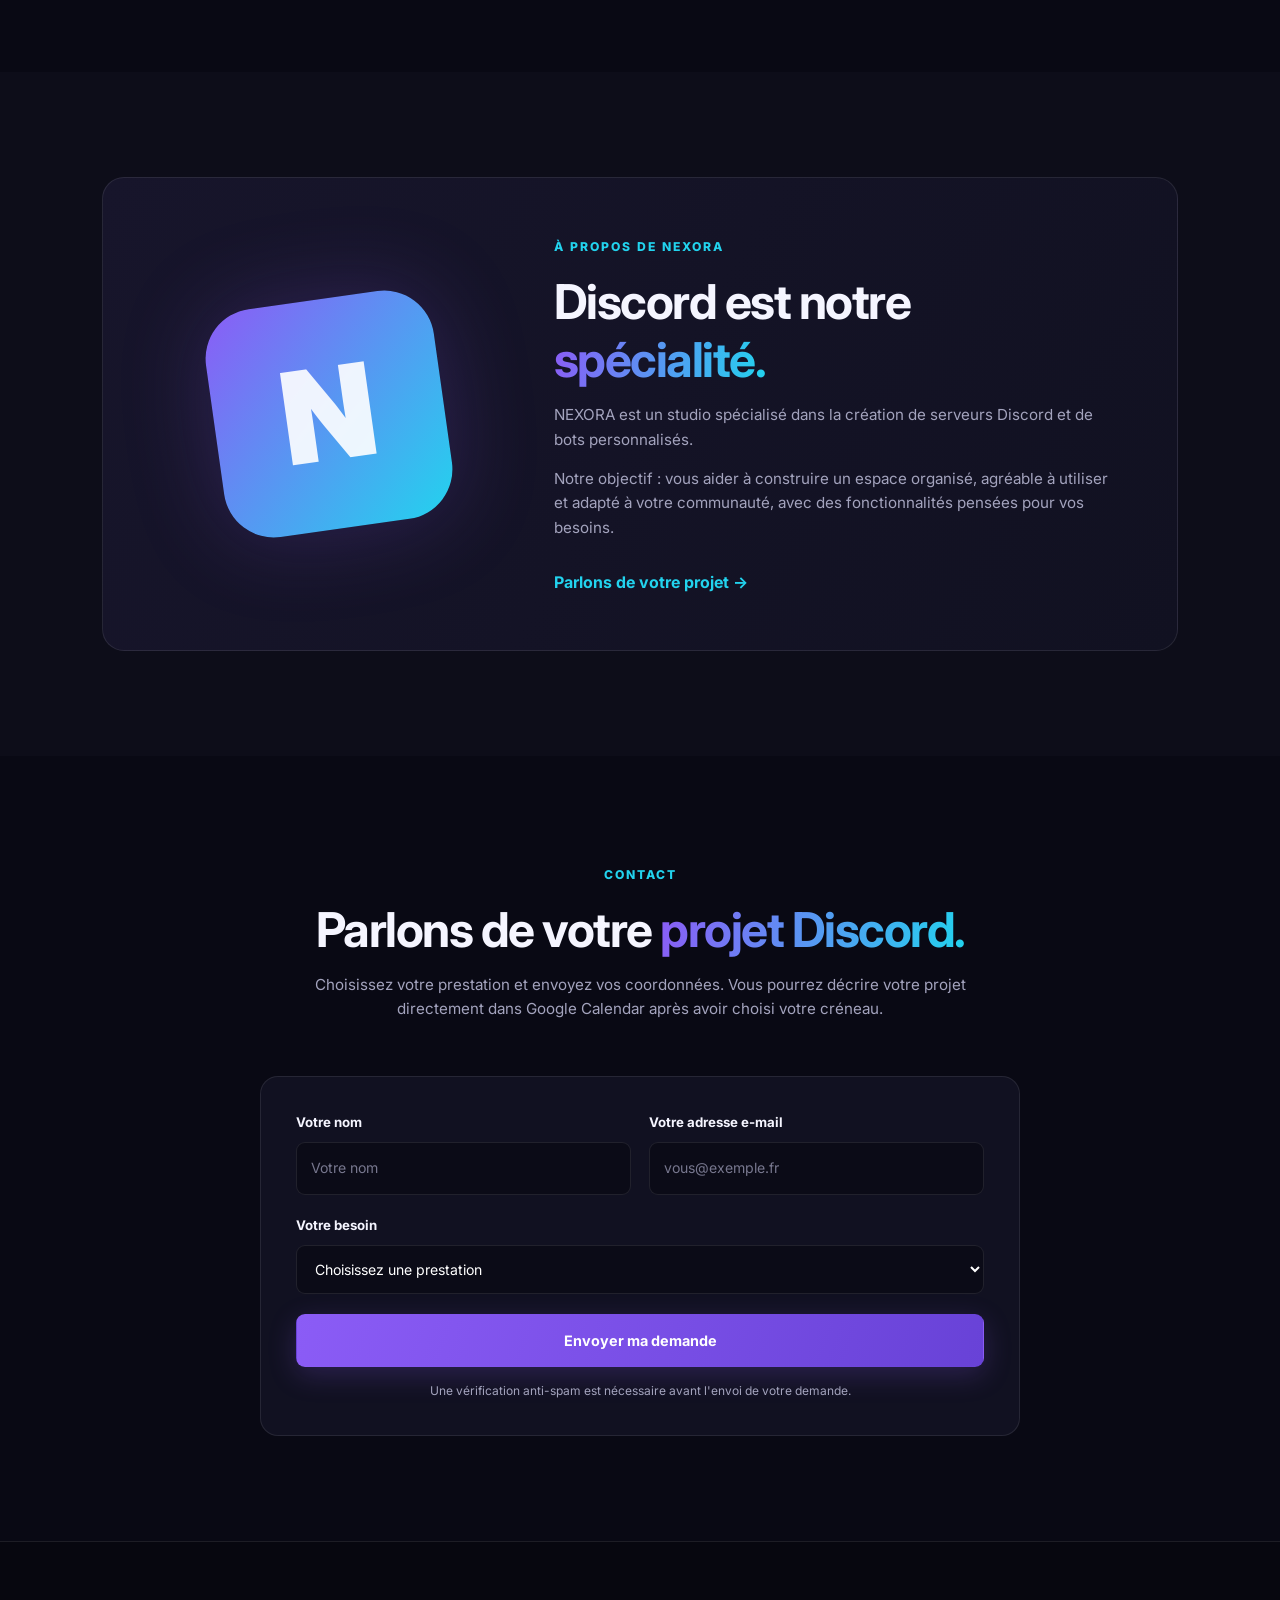
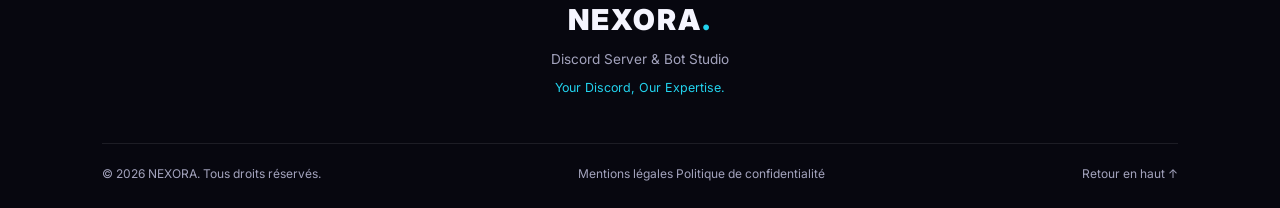
==== commit e9bbf178: "Revise project description and remove textarea Updated project description and modified form input." ====
--- a/index.html
+++ b/index.html
@@ -1,4 +1,3 @@
-
 <!DOCTYPE html>
 <html lang="fr">
 <head>
@@ -436,8 +435,9 @@
         </h2>
 
         <p>
-          Expliquez-nous votre idée. Nous pourrons ensuite échanger
-          sur les fonctionnalités et le devis.
+          Choisissez votre prestation et envoyez vos coordonnées.
+          Vous pourrez décrire votre projet directement dans Google Calendar
+          après avoir choisi votre créneau.
         </p>
 
       </div>
@@ -490,18 +490,12 @@
 
         </div>
 
-        <div class="form-group">
-
-          <label for="message">Décrivez votre projet</label>
-
-          <textarea
-            id="message"
-            name="message"
-            rows="6"
-            placeholder="Expliquez-nous ce que vous souhaitez créer..."
-            required></textarea>
-
-        </div>
+        <!-- Champ technique caché : la description sera saisie dans Google Calendar -->
+        <input
+          type="hidden"
+          id="message"
+          name="message"
+          value="Le client décrira son projet directement dans le formulaire Google Calendar après avoir choisi son créneau.">
 
         <!-- hCaptcha Web3Forms -->
         <div
